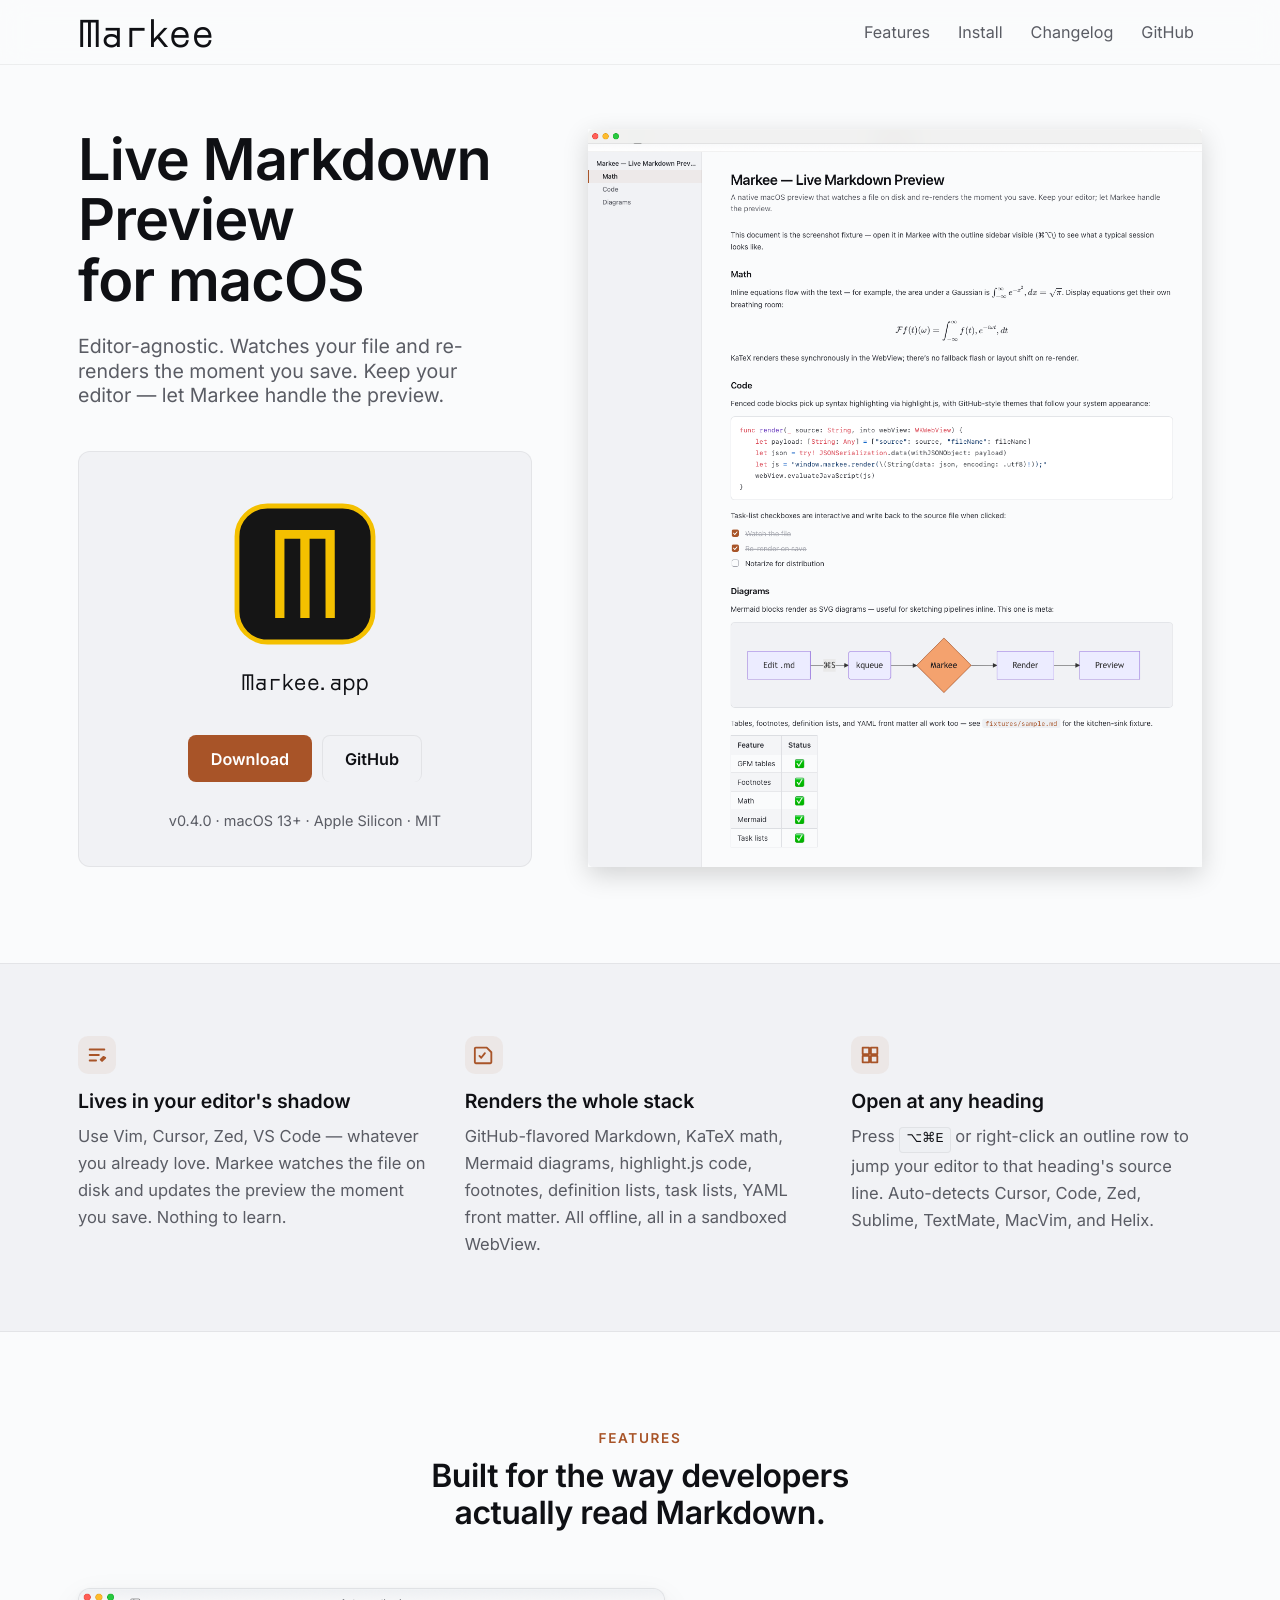
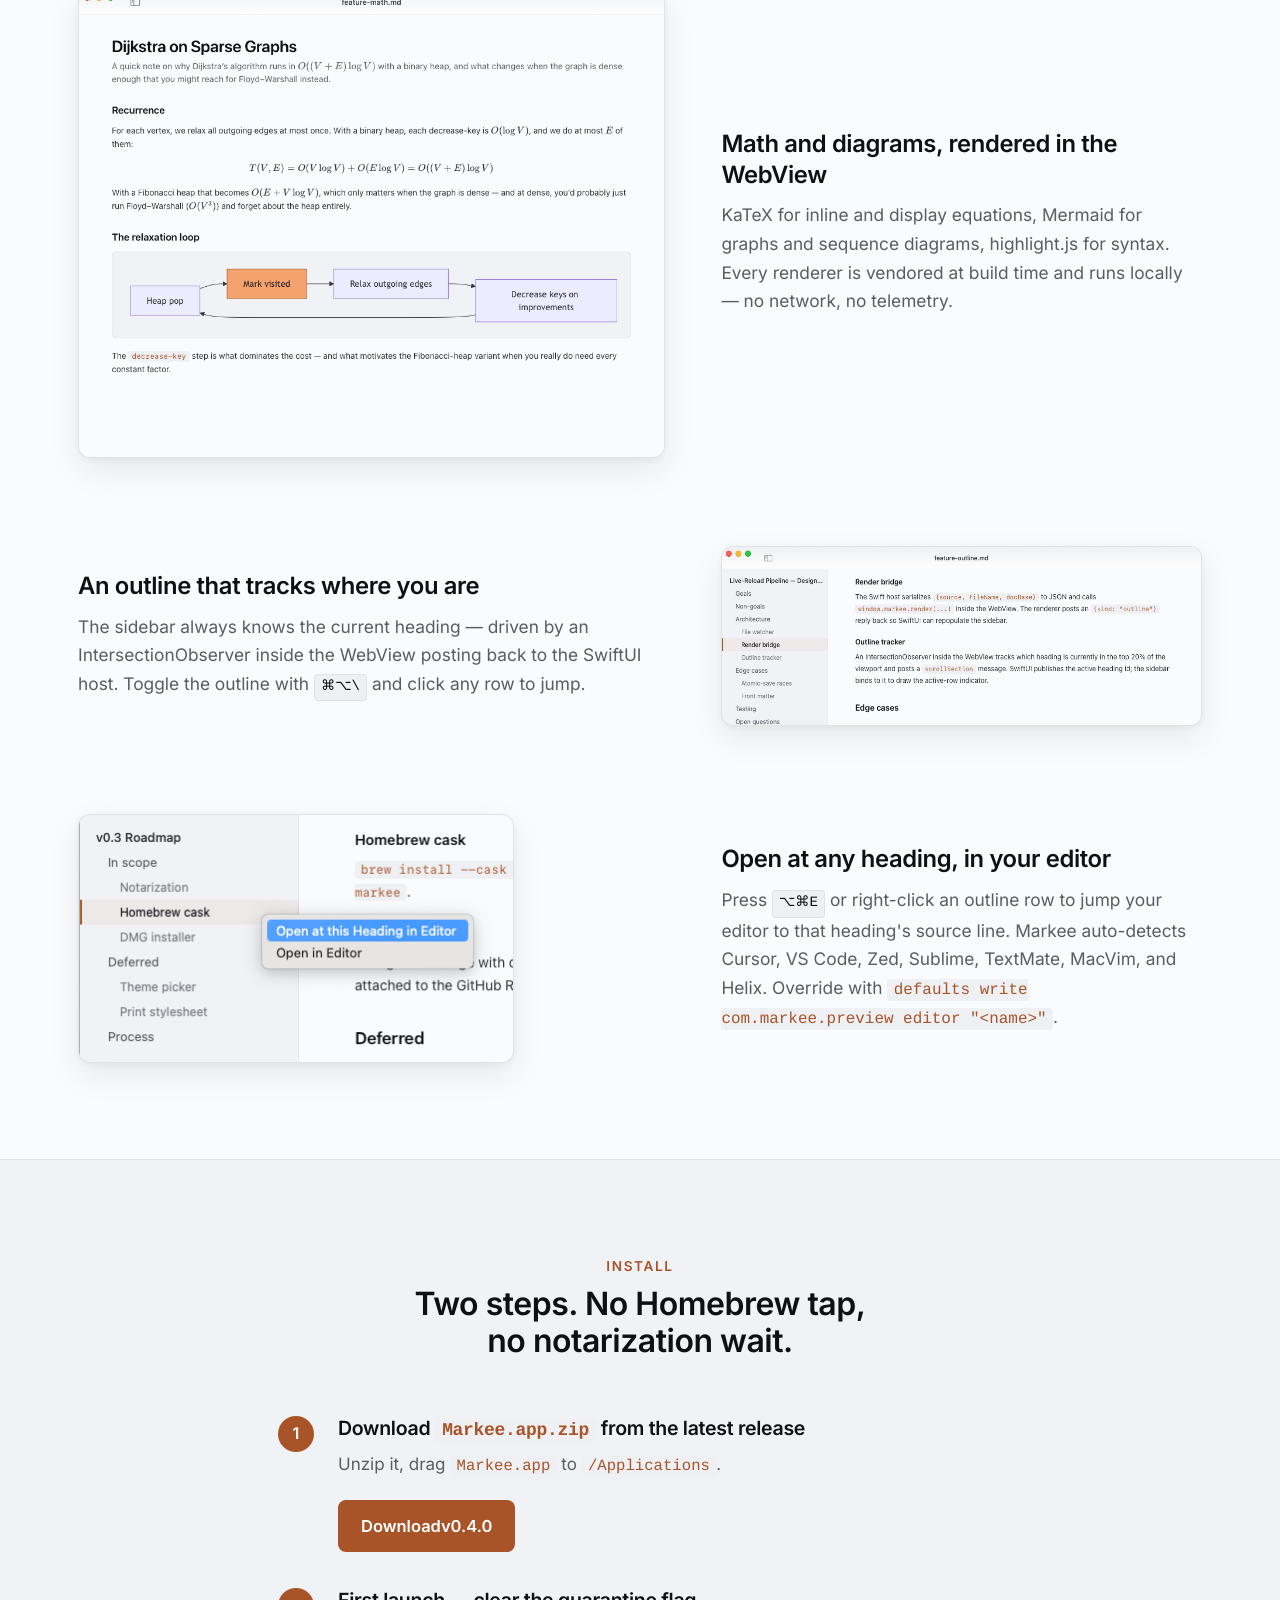
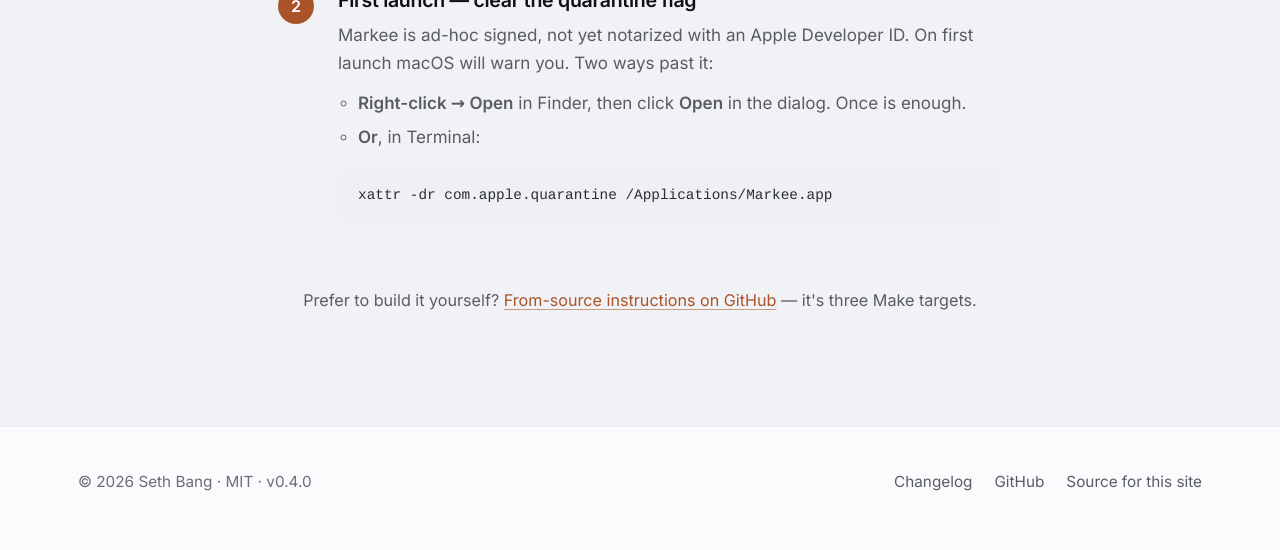
==== site/index.html @ 4098b517 "Read the landing-site version from the GitHub Releases API The version string was hardcoded in three" ====
<!doctype html>
<html lang="en">
<head>
  <meta charset="utf-8">
  <meta name="viewport" content="width=device-width, initial-scale=1">
  <title>Markee — Live Markdown Preview for macOS</title>
  <meta name="description" content="A native macOS Markdown preview app that watches a file on disk and re-renders the moment you save. Editor-agnostic.">

  <meta property="og:title" content="Markee — Live Markdown Preview for macOS">
  <meta property="og:description" content="Editor-agnostic. Watches your file and re-renders the moment you save.">
  <meta property="og:image" content="https://markee.sbang.dev/img/window-dark.png">
  <meta property="og:url" content="https://markee.sbang.dev">
  <meta name="twitter:card" content="summary_large_image">

  <link rel="icon" type="image/svg+xml" href="img/app-icon.svg">
  <link rel="stylesheet" href="style.css">
</head>
<body>

<header class="site-header">
  <div class="container site-header-row">
    <a href="/" class="brand" aria-label="Markee home">
      <span class="brand-name">Markee</span>
    </a>
    <nav class="site-nav">
      <a href="#features">Features</a>
      <a href="#install">Install</a>
      <a href="https://github.com/sethbang/markee/blob/main/CHANGELOG.md">Changelog</a>
      <a href="https://github.com/sethbang/markee">GitHub</a>
    </nav>
  </div>
</header>

<main>
  <section class="hero">
    <div class="container hero-row">
      <div class="hero-copy">
        <div class="hero-intro">
          <h1>Live&nbsp;Markdown<br>Preview for&nbsp;macOS</h1>
          <p class="hero-sub">
            Editor-agnostic. Watches your file and re-renders the moment you save.
            Keep your editor — let Markee handle the preview.
          </p>
        </div>
        <div class="hero-install">
          <div class="hero-install-brand">
            <img class="hero-install-icon" src="img/app-icon.svg" alt="" width="180" height="180">
            <p class="hero-install-name">Markee.app</p>
          </div>
          <div class="hero-install-ctas">
            <a class="btn btn-primary" href="https://github.com/sethbang/markee/releases/latest">Download</a>
            <a class="btn btn-ghost" href="https://github.com/sethbang/markee">GitHub</a>
          </div>
          <p class="hero-install-meta"><span class="js-version">v0.4.0</span> · macOS&nbsp;13+ · Apple&nbsp;Silicon · MIT</p>
        </div>
      </div>
      <div class="hero-art">
        <div class="hero-glow" aria-hidden="true"></div>
        <picture>
          <source media="(prefers-color-scheme: dark)" srcset="img/window-dark.png">
          <source media="(prefers-color-scheme: light)" srcset="img/window-light.png">
          <img src="img/window-light.png" alt="Markee window showing a Markdown file with outline sidebar, KaTeX equation, syntax-highlighted code, and a Mermaid diagram." width="1188" height="1428">
        </picture>
      </div>
    </div>
  </section>

  <section class="why">
    <div class="container">
      <div class="why-grid">

        <div class="why-card">
          <div class="why-glyph" aria-hidden="true">
            <svg viewBox="0 0 24 24" width="22" height="22" fill="none">
              <path d="M4 6h16M4 12h10M4 18h7" stroke="currentColor" stroke-width="2" stroke-linecap="round"/>
              <path d="M19 14l-3 3 1.5 1.5L21 15l-2-1z" stroke="currentColor" stroke-width="2" stroke-linejoin="round"/>
            </svg>
          </div>
          <h2>Lives in your editor's shadow</h2>
          <p>Use Vim, Cursor, Zed, VS Code — whatever you already love. Markee watches the file on disk and updates the preview the moment you save. Nothing to learn.</p>
        </div>

        <div class="why-card">
          <div class="why-glyph" aria-hidden="true">
            <svg viewBox="0 0 24 24" width="22" height="22" fill="none">
              <path d="M3 4h12l5 5v11a1 1 0 0 1-1 1H3a1 1 0 0 1-1-1V5a1 1 0 0 1 1-1z" stroke="currentColor" stroke-width="2" stroke-linejoin="round"/>
              <path d="M7 13l2 2 4-5" stroke="currentColor" stroke-width="2" stroke-linecap="round" stroke-linejoin="round"/>
            </svg>
          </div>
          <h2>Renders the whole stack</h2>
          <p>GitHub-flavored Markdown, KaTeX math, Mermaid diagrams, highlight.js code, footnotes, definition lists, task lists, YAML front matter. All offline, all in a sandboxed WebView.</p>
        </div>

        <div class="why-card">
          <div class="why-glyph" aria-hidden="true">
            <svg viewBox="0 0 24 24" width="22" height="22" fill="none">
              <path d="M4 4h7v7H4z M13 4h7v7h-7z M4 13h7v7H4z M13 13h7v7h-7z" stroke="currentColor" stroke-width="2" stroke-linejoin="round"/>
            </svg>
          </div>
          <h2>Open at any heading</h2>
          <p>Press <kbd>⌥⌘E</kbd> or right-click an outline row to jump your editor to that heading's source line. Auto-detects Cursor, Code, Zed, Sublime, TextMate, MacVim, and Helix.</p>
        </div>

      </div>
    </div>
  </section>

  <section id="features" class="features">
    <div class="container">

      <header class="section-header">
        <p class="kicker">Features</p>
        <h2>Built for the way developers actually read Markdown.</h2>
      </header>

      <div class="feature-row reveal">
        <figure class="feature-art">
          <picture>
            <source media="(prefers-color-scheme: dark)" srcset="img/feature-math-dark.png" width="1000" height="753">
            <source media="(prefers-color-scheme: light)" srcset="img/feature-math-light.png" width="1000" height="800">
            <img src="img/feature-math-light.png" alt="Zoomed view of Markee showing a KaTeX display equation next to a Mermaid diagram." width="1000" height="800">
          </picture>
        </figure>
        <div class="feature-copy">
          <h3>Math and diagrams, rendered in the WebView</h3>
          <p>KaTeX for inline and display equations, Mermaid for graphs and sequence diagrams, highlight.js for syntax. Every renderer is vendored at build time and runs locally — no network, no telemetry.</p>
        </div>
      </div>

      <div class="feature-row feature-row-reverse reveal">
        <figure class="feature-art">
          <picture>
            <source media="(prefers-color-scheme: dark)" srcset="img/feature-outline-dark.png" width="1000" height="367">
            <source media="(prefers-color-scheme: light)" srcset="img/feature-outline-light.png" width="993" height="347">
            <img src="img/feature-outline-light.png" alt="Zoomed view of Markee's outline sidebar with one heading row highlighted in accent orange." width="993" height="347">
          </picture>
        </figure>
        <div class="feature-copy">
          <h3>An outline that tracks where you are</h3>
          <p>The sidebar always knows the current heading — driven by an IntersectionObserver inside the WebView posting back to the SwiftUI host. Toggle the outline with <kbd>⌘⌥\</kbd> and click any row to jump.</p>
        </div>
      </div>

      <div class="feature-row reveal">
        <figure class="feature-art">
          <picture>
            <source media="(prefers-color-scheme: dark)" srcset="img/feature-editor-dark.png" width="480" height="372">
            <source media="(prefers-color-scheme: light)" srcset="img/feature-editor-light.png" width="436" height="248">
            <img src="img/feature-editor-light.png" alt="Right-click context menu on an outline row showing 'Open at this Heading in Editor' and 'Open in Editor' options." width="436" height="248">
          </picture>
        </figure>
        <div class="feature-copy">
          <h3>Open at any heading, in your editor</h3>
          <p>Press <kbd>⌥⌘E</kbd> or right-click an outline row to jump your editor to that heading's source line. Markee auto-detects Cursor, VS Code, Zed, Sublime, TextMate, MacVim, and Helix. Override with <code>defaults write com.markee.preview editor "&lt;name&gt;"</code>.</p>
        </div>
      </div>

    </div>
  </section>

  <section id="install" class="install">
    <div class="container install-wrap">

      <header class="section-header">
        <p class="kicker">Install</p>
        <h2>Two steps. No Homebrew tap, no notarization wait.</h2>
      </header>

      <ol class="install-steps reveal">
        <li>
          <div class="install-num">1</div>
          <div class="install-body">
            <h3>Download <code>Markee.app.zip</code> from the latest release</h3>
            <p>Unzip it, drag <code>Markee.app</code> to <code>/Applications</code>.</p>
            <a class="btn btn-primary" href="https://github.com/sethbang/markee/releases/latest">Download <span class="js-version">v0.4.0</span></a>
          </div>
        </li>
        <li>
          <div class="install-num">2</div>
          <div class="install-body">
            <h3>First launch — clear the quarantine flag</h3>
            <p>Markee is ad-hoc signed, not yet notarized with an Apple Developer ID. On first launch macOS will warn you. Two ways past it:</p>
            <ul class="install-options">
              <li><strong>Right-click → Open</strong> in Finder, then click <strong>Open</strong> in the dialog. Once is enough.</li>
              <li><strong>Or</strong>, in Terminal:</li>
            </ul>
            <pre><code>xattr -dr com.apple.quarantine /Applications/Markee.app</code></pre>
          </div>
        </li>
      </ol>

      <p class="install-source">
        Prefer to build it yourself? <a href="https://github.com/sethbang/markee#from-source">From-source instructions on GitHub</a> — it's three Make targets.
      </p>

    </div>
  </section>
</main>

<footer class="site-footer">
  <div class="container site-footer-row">
    <p class="footer-meta">
      © 2026 Seth Bang · MIT · <span class="js-version">v0.4.0</span>
    </p>
    <nav class="footer-nav">
      <a href="https://github.com/sethbang/markee/blob/main/CHANGELOG.md">Changelog</a>
      <a href="https://github.com/sethbang/markee">GitHub</a>
      <a href="https://github.com/sethbang/markee/tree/main/site">Source for this site</a>
    </nav>
  </div>
</footer>

<script src="script.js" defer></script>
</body>
</html>
---- site/style.css ----
/* ============================================================================
   markee.sbang.dev — Soft Modern landing page.
   Light + dark via prefers-color-scheme; tokens mirror the app's theme.css.
   ============================================================================ */

@font-face {
  font-family: "Inter";
  font-style: normal;
  font-weight: 400;
  font-display: swap;
  src: url("fonts/inter-400.woff2") format("woff2");
}
@font-face {
  font-family: "Inter";
  font-style: normal;
  font-weight: 600;
  font-display: swap;
  src: url("fonts/inter-600.woff2") format("woff2");
}
@font-face {
  font-family: "Orbit";
  font-style: normal;
  font-weight: 400;
  font-display: swap;
  src: url("fonts/orbit-400.woff2") format("woff2");
}

:root {
  color-scheme: light dark;

  /* Light tokens — match Resources/web/theme.css */
  --surface: #fafbfc;
  --surface-2: #f1f2f5;
  --surface-3: #eef0f3;
  --fg: #2b2d34;
  --fg-strong: #0f1014;
  --fg-muted: #5a5c64;
  --fg-dim: #6c6e75;
  --accent: #a85428;
  --on-accent: #ffffff;
  --accent-soft: rgba(168, 84, 40, 0.07);
  --accent-glow: rgba(168, 84, 40, 0.22);
  --hairline: rgba(0, 0, 0, 0.06);
  --shadow-card: 0 12px 32px rgba(15, 16, 20, 0.08), 0 2px 6px rgba(15, 16, 20, 0.04);

  --max-width: 1180px;
  --radius-card: 12px;
  --radius-button: 8px;
}

@media (prefers-color-scheme: dark) {
  :root {
    --surface: #1c1d22;
    --surface-2: #16171b;
    --surface-3: #26272d;
    --fg: #cfd1d8;
    --fg-strong: #f4f5f8;
    --fg-muted: #9ea0a8;
    --fg-dim: #8b8d96;
    --accent: #f3a26e;
    --on-accent: #151515;
    --accent-soft: rgba(243, 162, 110, 0.05);
    --accent-glow: rgba(243, 162, 110, 0.18);
    --hairline: rgba(255, 255, 255, 0.04);
    --shadow-card: 0 16px 40px rgba(0, 0, 0, 0.45), 0 2px 6px rgba(0, 0, 0, 0.3);
  }
}

* { box-sizing: border-box; }

html, body {
  margin: 0;
  padding: 0;
  background: var(--surface);
  color: var(--fg);
  font-family: "Inter", -apple-system, "SF Pro Text", system-ui, sans-serif;
  font-size: 17px;
  line-height: 1.65;
  -webkit-font-smoothing: antialiased;
  text-rendering: geometricPrecision;
}

img { max-width: 100%; height: auto; display: block; }

a {
  color: var(--accent);
  text-decoration: none;
  border-bottom: 1px solid transparent;
  transition: border-color 120ms ease;
}
a:hover { border-bottom-color: var(--accent); }

/* Body-text links need a non-color affordance (WCAG: don't rely on color
   alone to indicate links). Underline anchors that live inside flowing
   prose; nav / button / brand-mark anchors are explicitly opted out. */
p a, li a, dd a {
  text-decoration: underline;
  text-decoration-thickness: 1px;
  text-underline-offset: 3px;
  text-decoration-color: color-mix(in srgb, var(--accent) 55%, transparent);
}
p a:hover, li a:hover, dd a:hover {
  text-decoration-color: var(--accent);
}

code, pre {
  font-family: ui-monospace, "SF Mono", "JetBrains Mono", Menlo, monospace;
  font-size: 0.92em;
}
code {
  background: var(--surface-3);
  padding: 0.12em 0.4em;
  border-radius: 4px;
  color: var(--accent);
}
pre {
  background: var(--surface-3);
  padding: 16px 20px;
  border-radius: 10px;
  overflow-x: auto;
  line-height: 1.55;
}
pre code { background: transparent; padding: 0; color: var(--fg); }

h1, h2, h3 {
  font-weight: 600;
  letter-spacing: -0.015em;
  color: var(--fg-strong);
  margin: 0;
}
h1 { font-size: clamp(2.4rem, 4.5vw, 3.6rem); line-height: 1.05; }
h2 { font-size: clamp(1.6rem, 2.5vw, 2.1rem); line-height: 1.15; }
h3 { font-size: 1.15rem; line-height: 1.3; }

.container {
  max-width: var(--max-width);
  margin: 0 auto;
  padding: 0 28px;
}

.section { padding: 88px 0; }
@media (max-width: 768px) {
  .section { padding: 56px 0; }
}

/* ---- Site header --------------------------------------------------------- */
.site-header {
  position: sticky;
  top: 0;
  z-index: 50;
  background: color-mix(in srgb, var(--surface) 78%, transparent);
  backdrop-filter: saturate(180%) blur(14px);
  -webkit-backdrop-filter: saturate(180%) blur(14px);
  border-bottom: 1px solid var(--hairline);
}

.site-header-row {
  display: flex;
  align-items: center;
  justify-content: space-between;
  height: 64px;
}

.brand {
  display: inline-flex;
  align-items: center;
  gap: 10px;
  color: var(--accent);
  border-bottom: none;
  min-height: 44px;
  padding: 4px 0;
}
.brand-name {
  font-family: "Orbit", -apple-system, system-ui, sans-serif;
  font-weight: 500;
  font-size: 2.25rem;
  color: var(--fg-strong);
  letter-spacing: -0.005em;
  line-height: 1;
}

.site-nav {
  display: flex;
  gap: 12px;
}
.site-nav a {
  color: var(--fg-muted);
  font-size: 0.95rem;
  font-weight: 500;
  border-bottom: none;
  padding: 10px 8px;
  display: inline-flex;
  align-items: center;
  min-height: 44px;
}
.site-nav a:hover { color: var(--fg-strong); }

@media (max-width: 540px) {
  .site-nav a:nth-child(3) { display: none; } /* hide "Changelog" link on phone widths */
  .site-nav { gap: 4px; }
  .site-nav a { padding: 10px 6px; }

  .hero-install-icon { width: 140px; height: 140px; }
  .hero-install-name { font-size: 1.15rem; }

  pre { font-size: 0.78rem; padding: 14px 16px; }

  .install-steps > li { gap: 14px; }
}

/* ---- Hero ---------------------------------------------------------------- */
.hero { padding: 64px 0 96px; }

.hero-row {
  display: grid;
  grid-template-columns: minmax(0, 0.85fr) minmax(0, 1.15fr);
  gap: 56px;
  align-items: stretch;
}

@media (max-width: 960px) {
  .hero-row {
    grid-template-columns: 1fr;
    gap: 40px;
  }
  /* Stacked hero: constrain the copy column to the install card's width and
     center it, so tablet widths get the same tidy block as phones instead of
     a left-stranded card with dead space beside it. */
  .hero-copy {
    max-width: 460px;
    margin-inline: auto;
    width: 100%;
  }
  .hero-install { margin-top: 0; }
}

.hero-copy {
  display: flex;
  flex-direction: column;
  gap: 36px;
}

.hero-intro h1 { margin-bottom: 24px; }
.hero-sub {
  font-size: 1.15rem;
  line-height: 1.25;
  color: var(--fg-muted);
  margin: 0;
  max-width: 32ch;
}
.hero-ctas { display: flex; gap: 12px; margin-bottom: 24px; flex-wrap: wrap; }

/* Install card — natural compact size; the parent .hero-copy centers it
   vertically so the column-match still works without forcing dead space
   inside the card. icon → CTAs → version/meta, all centered. */
.hero-install {
  margin-top: auto;
  display: flex;
  flex-direction: column;
  align-items: center;
  justify-content: center;
  text-align: center;
  gap: 28px;
  padding: 32px 28px;
  background: var(--surface-2);
  border: 1px solid var(--hairline);
  border-radius: var(--radius-card);
  max-width: 460px;
}
.hero-install-brand {
  display: flex;
  flex-direction: column;
  align-items: center;
  gap: 6px;
  padding-bottom: 15px;
}
.hero-install-icon {
  display: block;
  border-radius: 28px;
}
.hero-install-name {
  font-family: "Orbit", -apple-system, system-ui, sans-serif;
  font-size: 1.3rem;
  color: var(--fg-strong);
  margin: 0;
  letter-spacing: -0.005em;
  line-height: 1;
}
.hero-install-ctas { display: flex; gap: 10px; flex-wrap: wrap; justify-content: center; }
.hero-install-ctas .btn {
  padding: 10px 22px;
  font-size: 0.95rem;
}
.hero-install-meta {
  font-size: 0.85rem;
  color: var(--fg-muted);
  margin: 0;
}

.btn {
  display: inline-flex;
  align-items: center;
  padding: 12px 22px;
  border-radius: var(--radius-button);
  font-weight: 600;
  font-size: 0.97rem;
  border: 1px solid transparent;
  border-bottom: none;
  transition: transform 100ms ease, background 120ms ease, border-color 120ms ease;
}
.btn:hover { transform: translateY(-1px); }
.btn-primary {
  background: var(--accent);
  color: var(--on-accent);
}
.btn-primary:hover { background: color-mix(in srgb, var(--accent) 88%, #000 12%); }

.btn-ghost {
  background: transparent;
  color: var(--fg-strong);
  border-color: var(--hairline);
}
.btn-ghost:hover { border-color: var(--fg-muted); }

.hero-art { position: relative; }
/* The hero screenshots are captured with ⌘⇧4 → Space → window, which bakes
   the macOS window shadow into the PNG itself (the transparent margin around
   the visible window carries it). Don't overlay our own border-radius,
   border, or heavy shadow — they clip into the captured shadow and create
   the asymmetric halo. A very subtle additive shadow is all that's needed
   to seat the image against the surface. */
.hero-art picture, .hero-art img {
  border: none;
  border-radius: 0;
  box-shadow: 0 8px 24px rgba(0, 0, 0, 0.16);
  background: transparent;
}
.hero-glow {
  position: absolute;
  inset: 6% 4% 4% 4%;
  background: radial-gradient(55% 45% at 50% 55%, var(--accent-glow), transparent 72%);
  filter: blur(36px);
  z-index: -1;
  pointer-events: none;
  opacity: 0.55;
}

/* ---- Why Markee band ----------------------------------------------------- */
.why {
  padding: 72px 0;
  background: var(--surface-2);
  border-top: 1px solid var(--hairline);
  border-bottom: 1px solid var(--hairline);
}

.why-grid {
  display: grid;
  grid-template-columns: repeat(3, 1fr);
  gap: 36px;
}
@media (max-width: 880px) {
  .why-grid { grid-template-columns: 1fr; gap: 28px; }
}

.why-card h2 {
  font-size: 1.15rem;
  line-height: 1.3;
  margin: 14px 0 8px;
  letter-spacing: -0.005em;
}
.why-card p {
  color: var(--fg-muted);
  font-size: 0.97rem;
  line-height: 1.65;
  margin: 0;
}

.why-glyph {
  display: inline-flex;
  align-items: center;
  justify-content: center;
  width: 38px; height: 38px;
  border-radius: 10px;
  background: var(--accent-soft);
  color: var(--accent);
}

kbd {
  display: inline-block;
  padding: 1px 6px;
  font-family: ui-monospace, "SF Mono", monospace;
  font-size: 0.82em;
  background: var(--surface-3);
  border: 1px solid var(--hairline);
  border-radius: 4px;
  color: var(--fg-strong);
}

/* ---- Section header ------------------------------------------------------ */
.section-header { text-align: center; margin-bottom: 56px; }
.section-header h2 { max-width: 22ch; margin: 8px auto 0; }
.kicker {
  font-size: 0.8rem;
  font-weight: 600;
  letter-spacing: 0.12em;
  text-transform: uppercase;
  color: var(--accent);
  margin: 0;
}

/* ---- Feature gallery ----------------------------------------------------- */
.features { padding: 96px 0; }

.feature-row {
  display: grid;
  grid-template-columns: minmax(0, 1.1fr) minmax(0, 0.9fr);
  gap: 56px;
  align-items: center;
  margin-bottom: 88px;
}
.feature-row:last-child { margin-bottom: 0; }

.feature-row-reverse .feature-art { order: 2; }
.feature-row-reverse .feature-copy { order: 1; }

@media (max-width: 880px) {
  .feature-row, .feature-row-reverse {
    grid-template-columns: 1fr;
    gap: 24px;
    margin-bottom: 56px;
  }
  .feature-row-reverse .feature-art,
  .feature-row-reverse .feature-copy { order: initial; }
}

.feature-art { margin: 0; }
.feature-art img {
  border-radius: var(--radius-card);
  box-shadow: var(--shadow-card);
  border: 1px solid var(--hairline);
  background: var(--surface-3);
  min-height: 180px;
}

.feature-copy h3 { font-size: 1.4rem; margin-bottom: 12px; }
.feature-copy p {
  color: var(--fg-muted);
  font-size: 1.02rem;
  line-height: 1.65;
  margin: 0;
}

/* ---- Install ------------------------------------------------------------- */
.install {
  background: var(--surface-2);
  padding: 96px 0;
  border-top: 1px solid var(--hairline);
}
.install-wrap { max-width: 780px; margin: 0 auto; }

.install-steps {
  list-style: none;
  padding: 0;
  margin: 0;
  display: flex;
  flex-direction: column;
  gap: 36px;
}
.install-steps > li {
  display: grid;
  grid-template-columns: auto minmax(0, 1fr);
  gap: 24px;
  align-items: start;
}

.install-body { min-width: 0; }

.install-num {
  width: 36px; height: 36px;
  border-radius: 50%;
  background: var(--accent);
  color: #fff;
  display: inline-flex;
  align-items: center;
  justify-content: center;
  font-weight: 600;
  font-size: 0.95rem;
}

.install-body h3 { font-size: 1.15rem; margin-bottom: 8px; }
.install-body p { color: var(--fg-muted); margin: 0 0 12px; }
.install-body .btn { margin-top: 8px; }

.install-options {
  margin: 0 0 12px;
  padding-left: 20px;
  color: var(--fg-muted);
}
.install-options li { margin: 6px 0; }

.install-source {
  margin-top: 48px;
  text-align: center;
  color: var(--fg-muted);
  font-size: 0.95rem;
}

/* ---- Footer -------------------------------------------------------------- */
.site-footer {
  padding: 32px 0 48px;
  border-top: 1px solid var(--hairline);
  font-size: 0.9rem;
  color: var(--fg-dim);
}
.site-footer-row {
  display: flex;
  justify-content: space-between;
  align-items: center;
  gap: 16px;
  flex-wrap: wrap;
}
.footer-meta { margin: 0; }
.footer-nav { display: flex; flex-wrap: wrap; gap: 8px 22px; }
.footer-nav a {
  color: var(--fg-muted);
  border-bottom: none;
  padding: 10px 0;
  display: inline-flex;
  align-items: center;
  min-height: 44px;
}
.footer-nav a:hover { color: var(--fg-strong); }

/* ---- Reveal-on-scroll ---------------------------------------------------- */
/* Default state is visible — JS adds .reveal-armed to opt into the animation,
   then .is-visible on intersect. If JS fails or stalls, content stays shown. */
.reveal.reveal-armed {
  opacity: 0;
  transform: translateY(12px);
  transition: opacity 500ms ease, transform 500ms ease;
}
.reveal.reveal-armed.is-visible {
  opacity: 1;
  transform: none;
}

/* Respect users who don't want motion. */
@media (prefers-reduced-motion: reduce) {
  .reveal.reveal-armed { opacity: 1; transform: none; transition: none; }
}
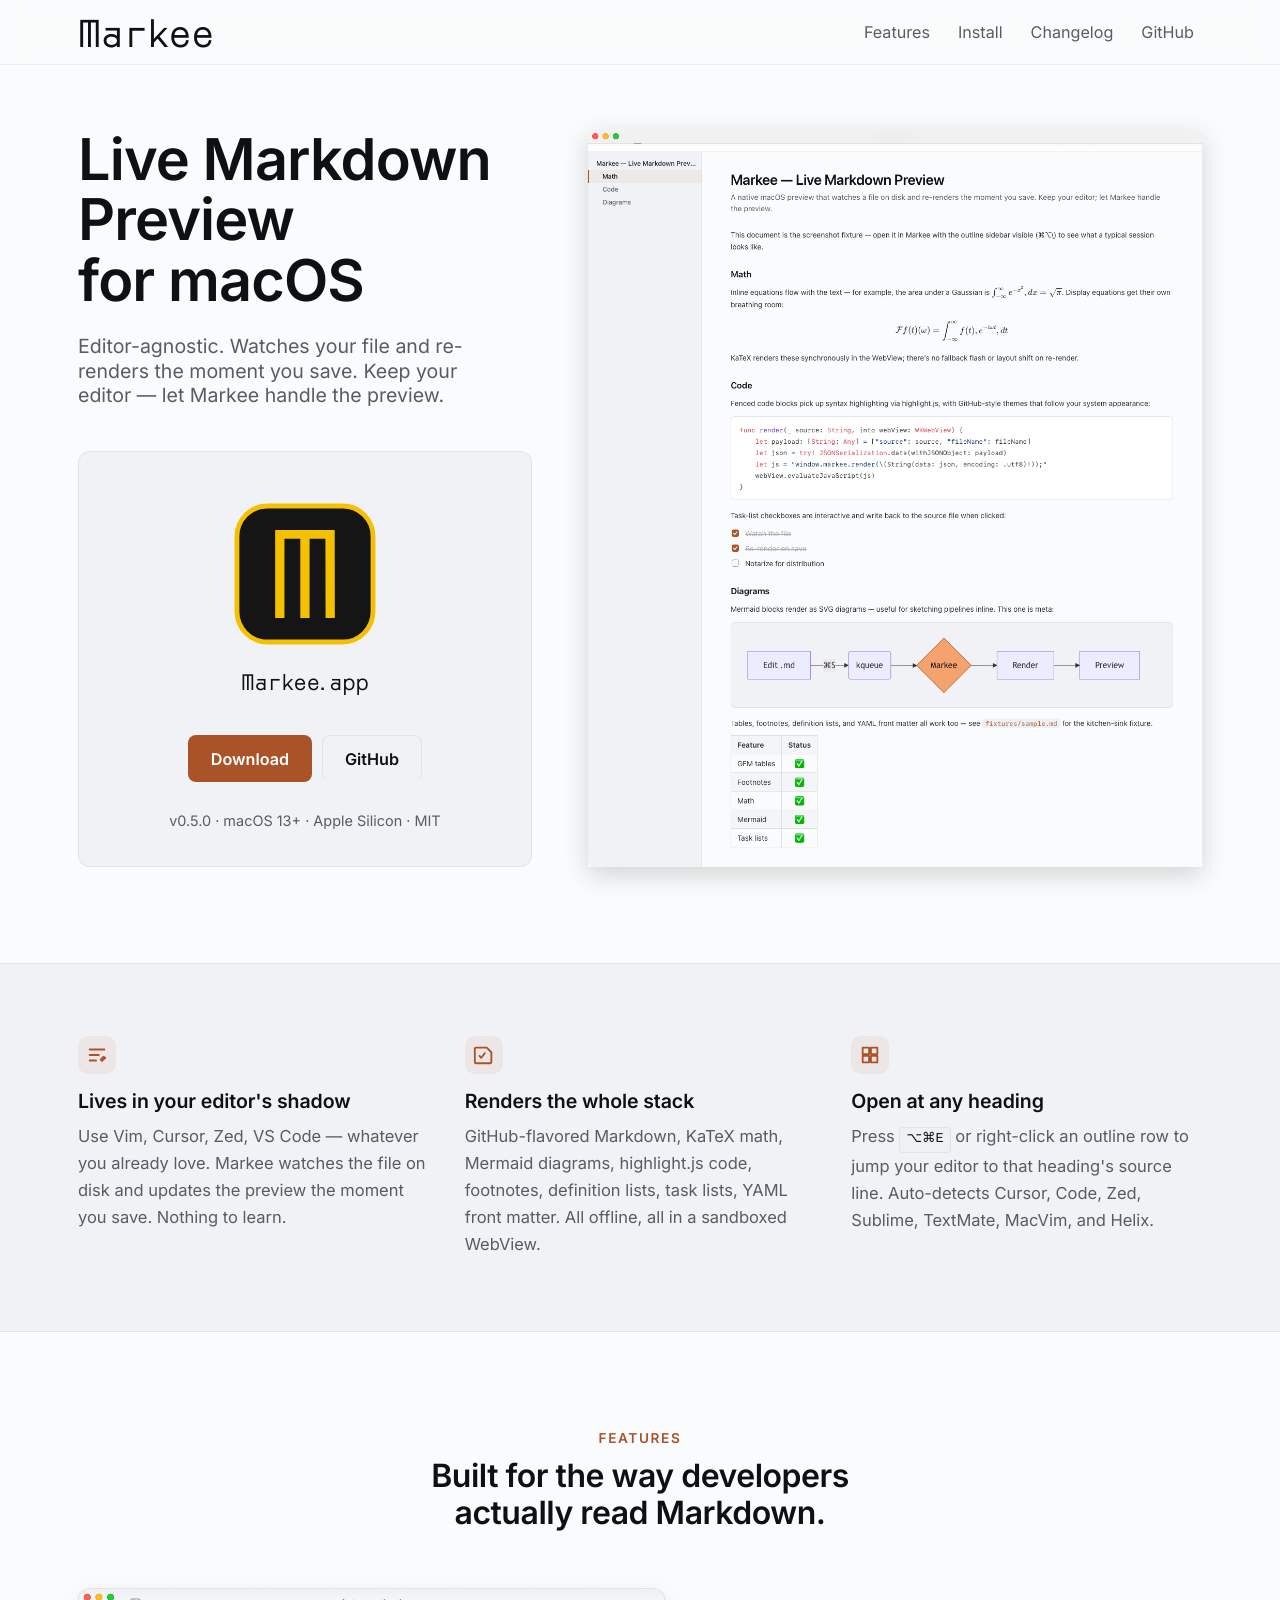
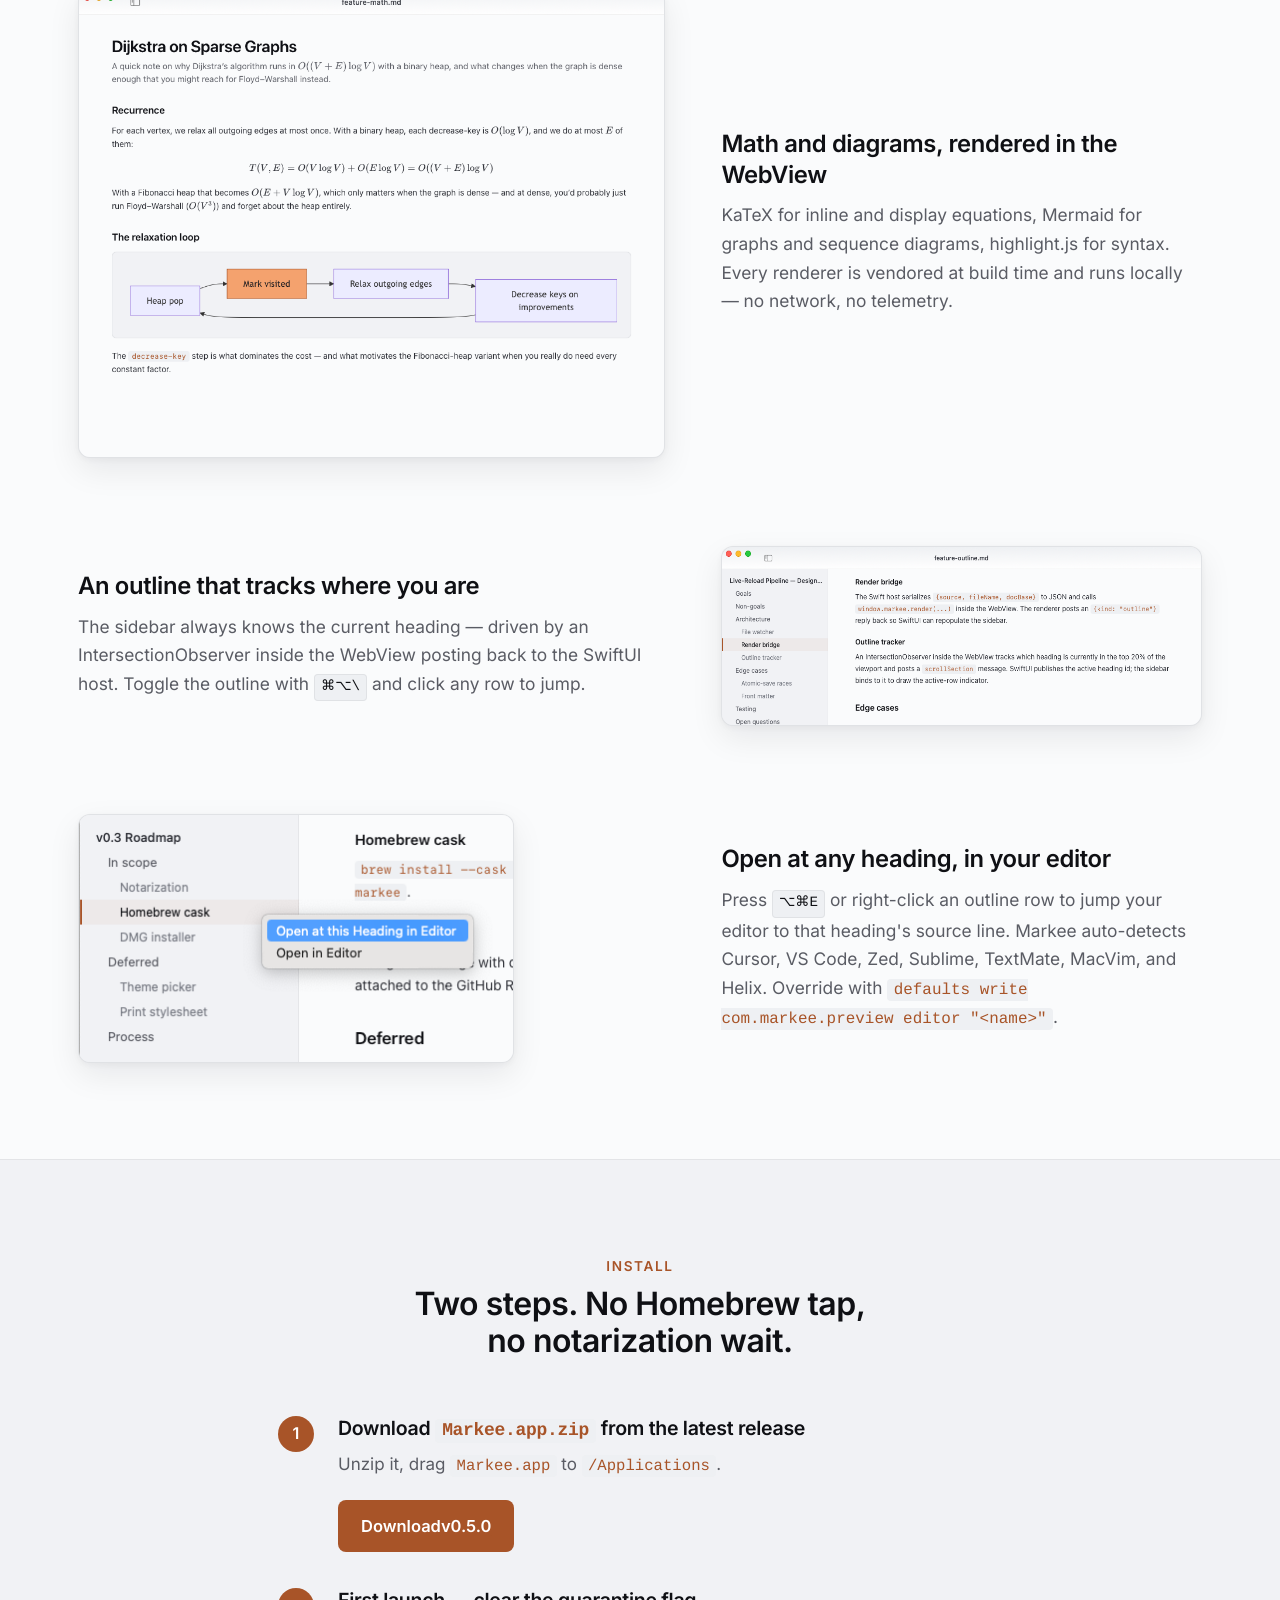
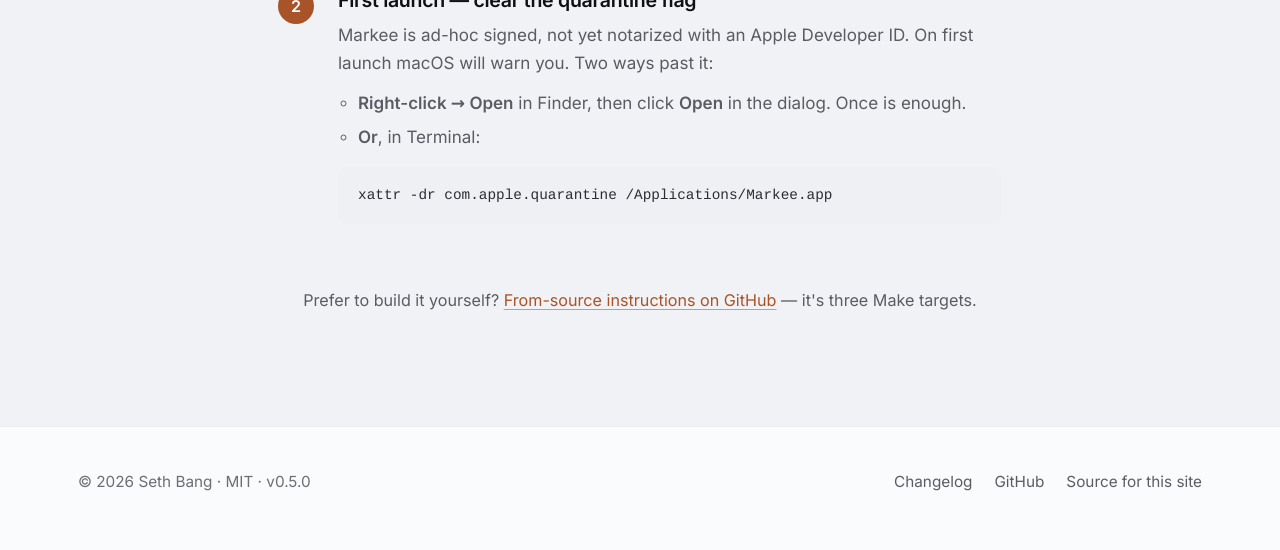
==== commit 5495a576: "Bump version to 0.5.0 Info.plist CFBundleShortVersionString 0.4.0 -> 0.5.0, CFBundleVersion 4 -> 5. " ====
--- a/site/index.html
+++ b/site/index.html
@@ -51,7 +51,7 @@
             <a class="btn btn-primary" href="https://github.com/sethbang/markee/releases/latest">Download</a>
             <a class="btn btn-ghost" href="https://github.com/sethbang/markee">GitHub</a>
           </div>
-          <p class="hero-install-meta"><span class="js-version">v0.4.0</span> · macOS&nbsp;13+ · Apple&nbsp;Silicon · MIT</p>
+          <p class="hero-install-meta"><span class="js-version">v0.5.0</span> · macOS&nbsp;13+ · Apple&nbsp;Silicon · MIT</p>
         </div>
       </div>
       <div class="hero-art">
@@ -172,7 +172,7 @@
           <div class="install-body">
             <h3>Download <code>Markee.app.zip</code> from the latest release</h3>
             <p>Unzip it, drag <code>Markee.app</code> to <code>/Applications</code>.</p>
-            <a class="btn btn-primary" href="https://github.com/sethbang/markee/releases/latest">Download <span class="js-version">v0.4.0</span></a>
+            <a class="btn btn-primary" href="https://github.com/sethbang/markee/releases/latest">Download <span class="js-version">v0.5.0</span></a>
           </div>
         </li>
         <li>
@@ -200,7 +200,7 @@
 <footer class="site-footer">
   <div class="container site-footer-row">
     <p class="footer-meta">
-      © 2026 Seth Bang · MIT · <span class="js-version">v0.4.0</span>
+      © 2026 Seth Bang · MIT · <span class="js-version">v0.5.0</span>
     </p>
     <nav class="footer-nav">
       <a href="https://github.com/sethbang/markee/blob/main/CHANGELOG.md">Changelog</a>
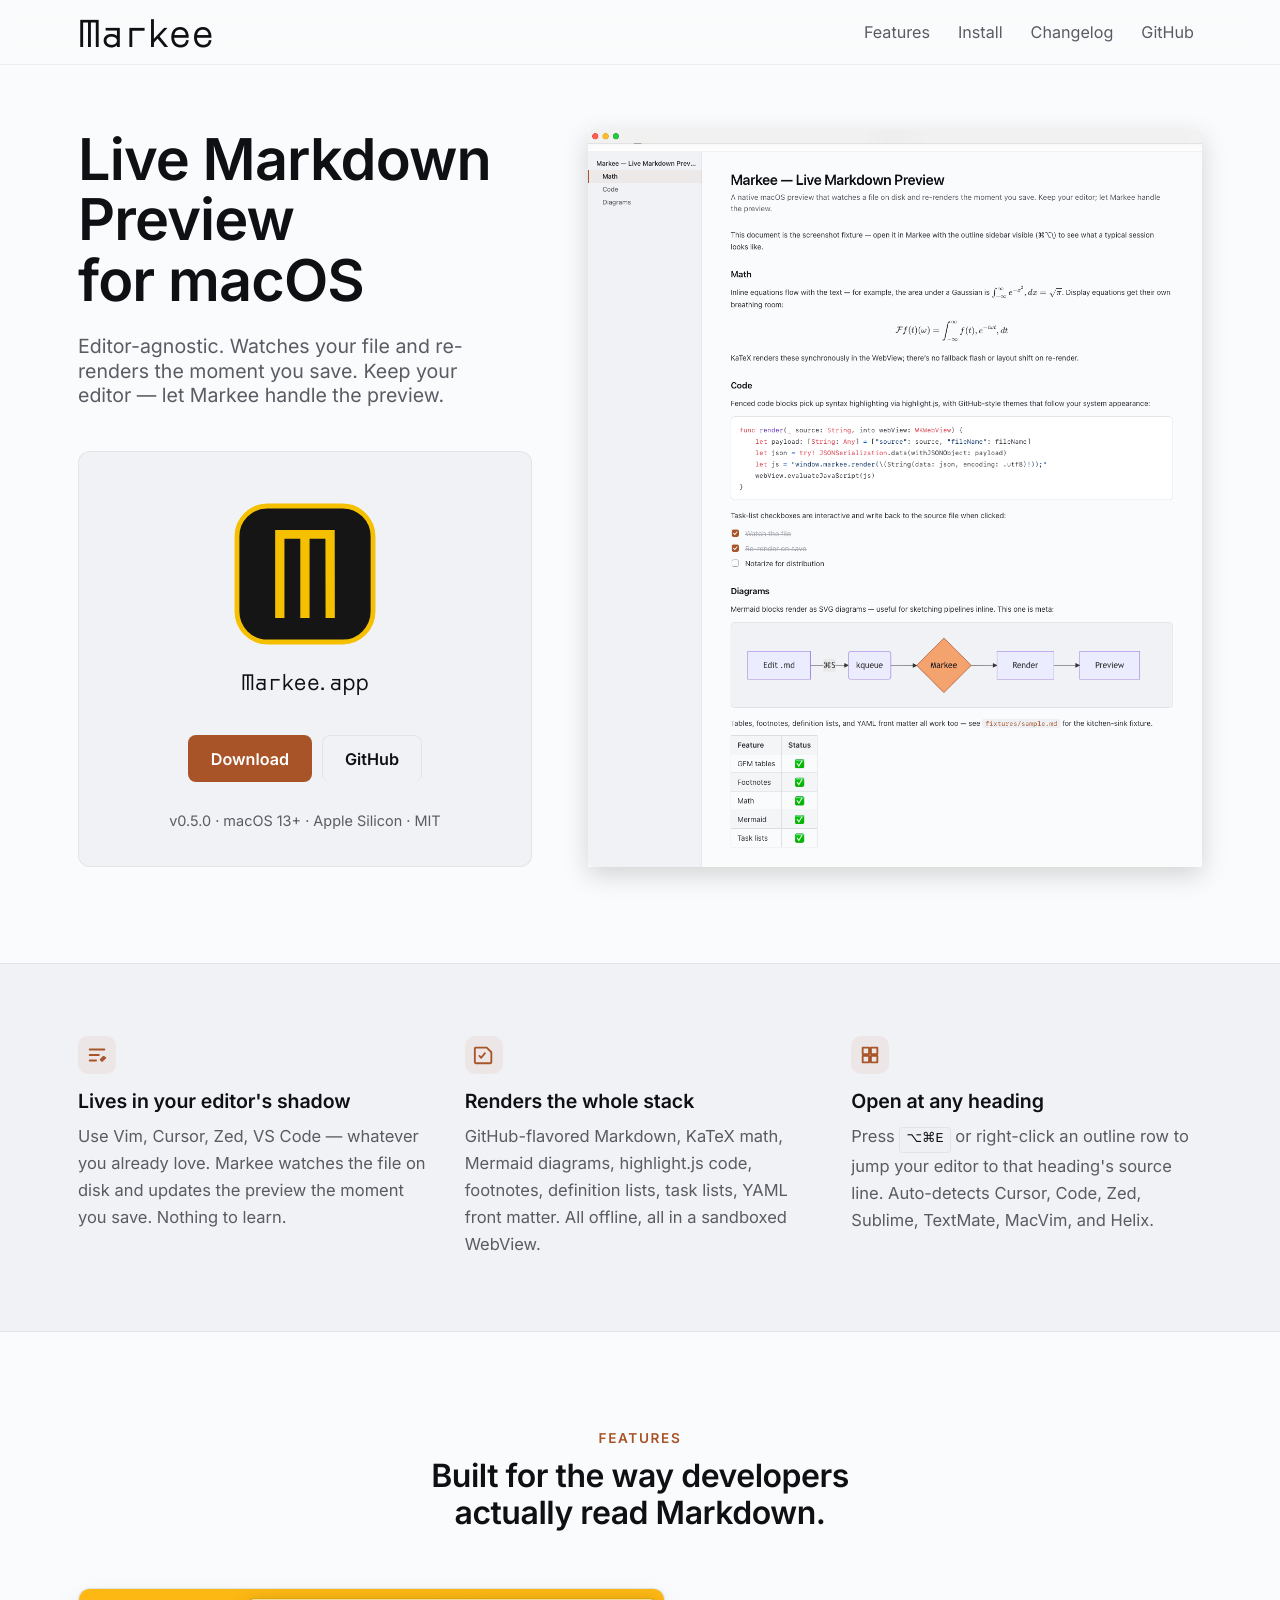
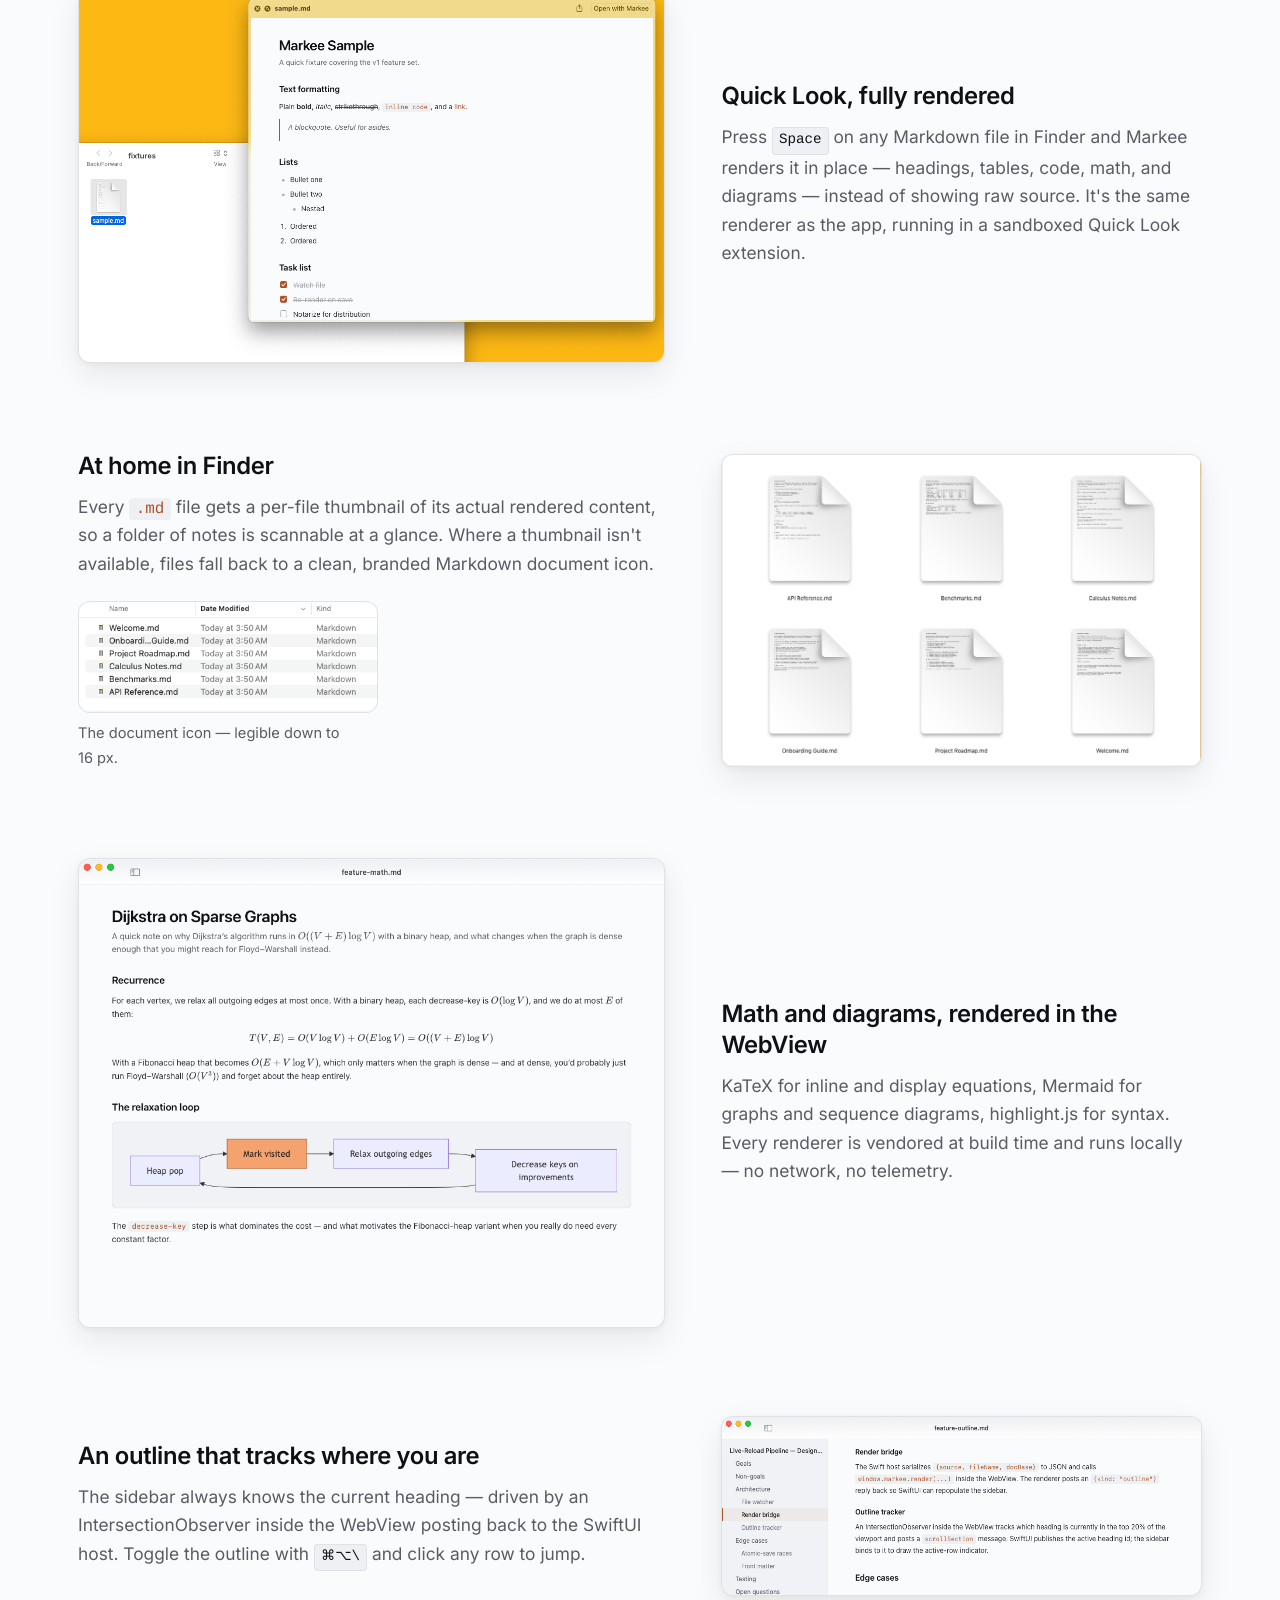
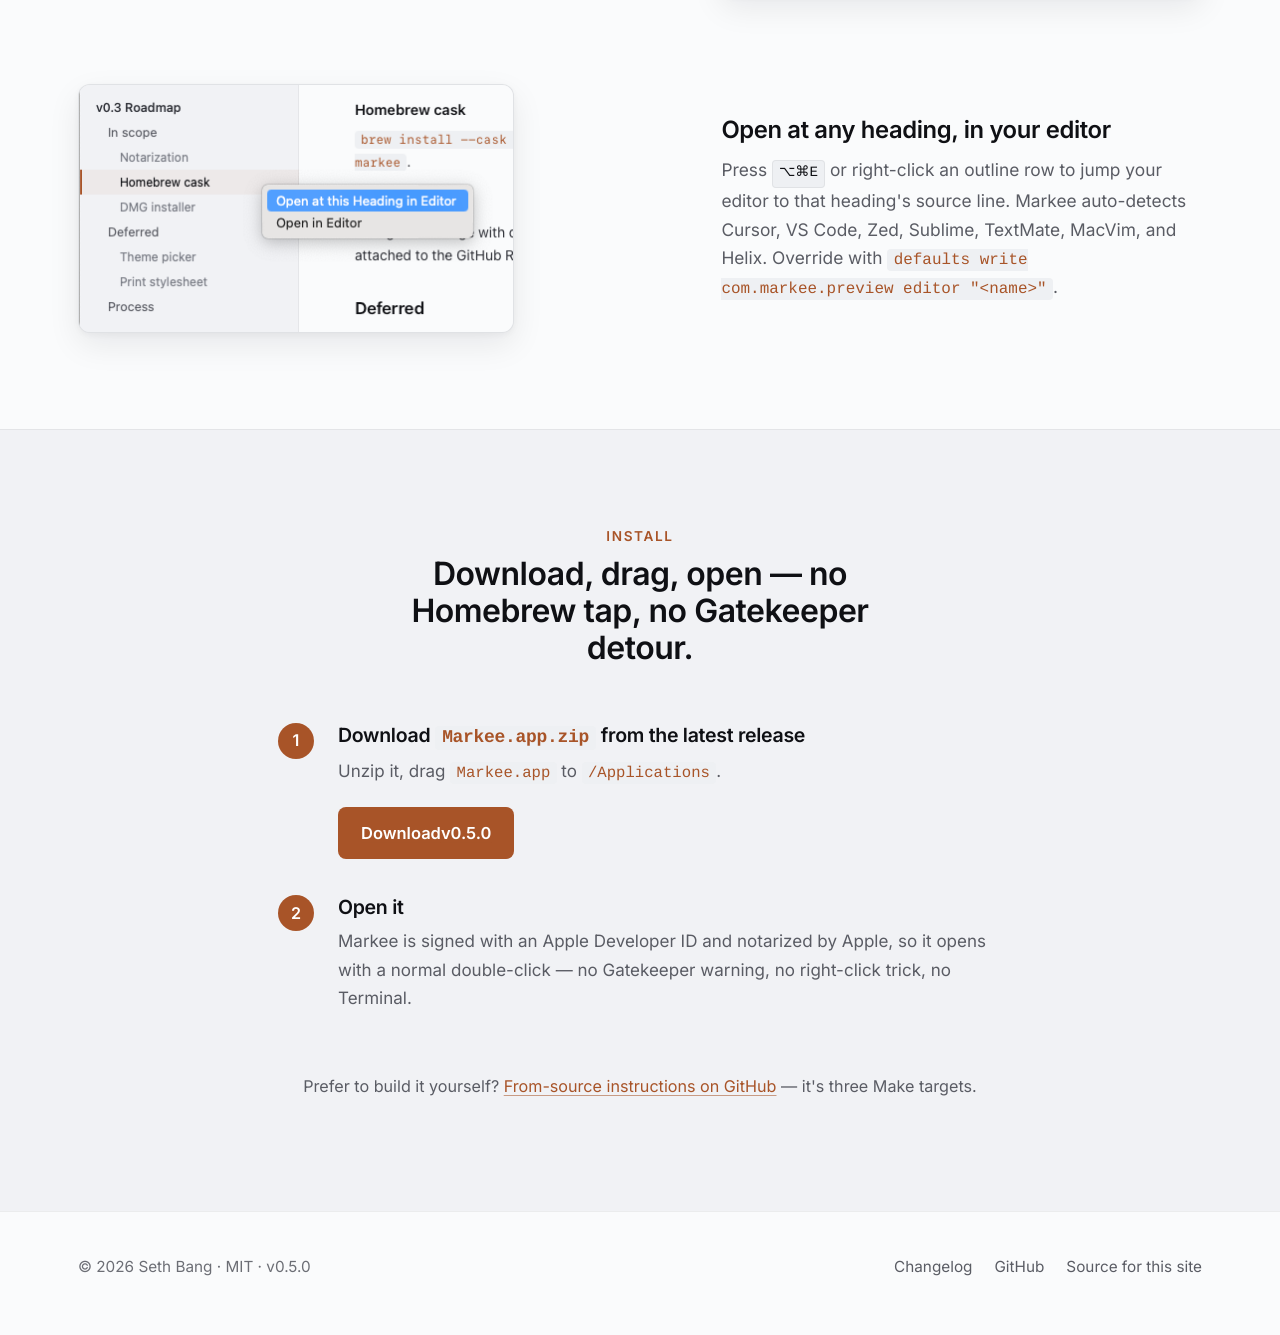
==== commit 174555ff: "Update landing site for the Finder-integration features Add Quick Look preview and Finder thumbnail/" ====
--- a/site/index.html
+++ b/site/index.html
@@ -116,6 +116,42 @@
       <div class="feature-row reveal">
         <figure class="feature-art">
           <picture>
+            <source media="(prefers-color-scheme: dark)" srcset="img/preview-dark.png" width="1170" height="746">
+            <source media="(prefers-color-scheme: light)" srcset="img/preview-light.png" width="1164" height="742">
+            <img src="img/preview-light.png" alt="A macOS Quick Look window showing a Markdown file rendered by Markee — headings, text, and code — instead of raw source." width="1164" height="742">
+          </picture>
+        </figure>
+        <div class="feature-copy">
+          <h3>Quick Look, fully rendered</h3>
+          <p>Press <kbd>Space</kbd> on any Markdown file in Finder and Markee renders it in place — headings, tables, code, math, and diagrams — instead of showing raw source. It's the same renderer as the app, running in a sandboxed Quick Look extension.</p>
+        </div>
+      </div>
+
+      <div class="feature-row feature-row-reverse reveal">
+        <figure class="feature-art">
+          <picture>
+            <source media="(prefers-color-scheme: dark)" srcset="img/thumbnails-dark.png" width="1078" height="697">
+            <source media="(prefers-color-scheme: light)" srcset="img/thumbnails-light.png" width="1080" height="701">
+            <img src="img/thumbnails-light.png" alt="A Finder window in icon view showing several Markdown files, each with a per-file thumbnail of its rendered content." width="1080" height="701">
+          </picture>
+        </figure>
+        <div class="feature-copy">
+          <h3>At home in Finder</h3>
+          <p>Every <code>.md</code> file gets a per-file thumbnail of its actual rendered content, so a folder of notes is scannable at a glance. Where a thumbnail isn't available, files fall back to a clean, branded Markdown document icon.</p>
+          <figure class="feature-inline">
+            <picture>
+              <source media="(prefers-color-scheme: dark)" srcset="img/icon-dark.png" width="456" height="173">
+              <source media="(prefers-color-scheme: light)" srcset="img/icon-light.png" width="466" height="172">
+              <img src="img/icon-light.png" alt="The Markee Markdown document icon shown at small size — a white page carrying the Markee M mark." width="466" height="172">
+            </picture>
+            <figcaption>The document icon — legible down to 16&nbsp;px.</figcaption>
+          </figure>
+        </div>
+      </div>
+
+      <div class="feature-row reveal">
+        <figure class="feature-art">
+          <picture>
             <source media="(prefers-color-scheme: dark)" srcset="img/feature-math-dark.png" width="1000" height="753">
             <source media="(prefers-color-scheme: light)" srcset="img/feature-math-light.png" width="1000" height="800">
             <img src="img/feature-math-light.png" alt="Zoomed view of Markee showing a KaTeX display equation next to a Mermaid diagram." width="1000" height="800">
@@ -163,7 +199,7 @@
 
       <header class="section-header">
         <p class="kicker">Install</p>
-        <h2>Two steps. No Homebrew tap, no notarization wait.</h2>
+        <h2>Download, drag, open — no Homebrew tap, no Gatekeeper detour.</h2>
       </header>
 
       <ol class="install-steps reveal">
@@ -178,13 +214,8 @@
         <li>
           <div class="install-num">2</div>
           <div class="install-body">
-            <h3>First launch — clear the quarantine flag</h3>
-            <p>Markee is ad-hoc signed, not yet notarized with an Apple Developer ID. On first launch macOS will warn you. Two ways past it:</p>
-            <ul class="install-options">
-              <li><strong>Right-click → Open</strong> in Finder, then click <strong>Open</strong> in the dialog. Once is enough.</li>
-              <li><strong>Or</strong>, in Terminal:</li>
-            </ul>
-            <pre><code>xattr -dr com.apple.quarantine /Applications/Markee.app</code></pre>
+            <h3>Open it</h3>
+            <p>Markee is signed with an Apple Developer ID and notarized by Apple, so it opens with a normal double-click — no Gatekeeper warning, no right-click trick, no Terminal.</p>
           </div>
         </li>
       </ol>
--- a/site/style.css
+++ b/site/style.css
@@ -450,6 +450,23 @@
   margin: 0;
 }
 
+.feature-inline {
+  margin: 22px 0 0;
+  max-width: 300px;
+}
+.feature-inline img {
+  width: 100%;
+  height: auto;
+  border-radius: var(--radius-card);
+  border: 1px solid var(--hairline);
+  background: var(--surface-3);
+}
+.feature-inline figcaption {
+  margin-top: 8px;
+  font-size: 0.86rem;
+  color: var(--fg-muted);
+}
+
 /* ---- Install ------------------------------------------------------------- */
 .install {
   background: var(--surface-2);
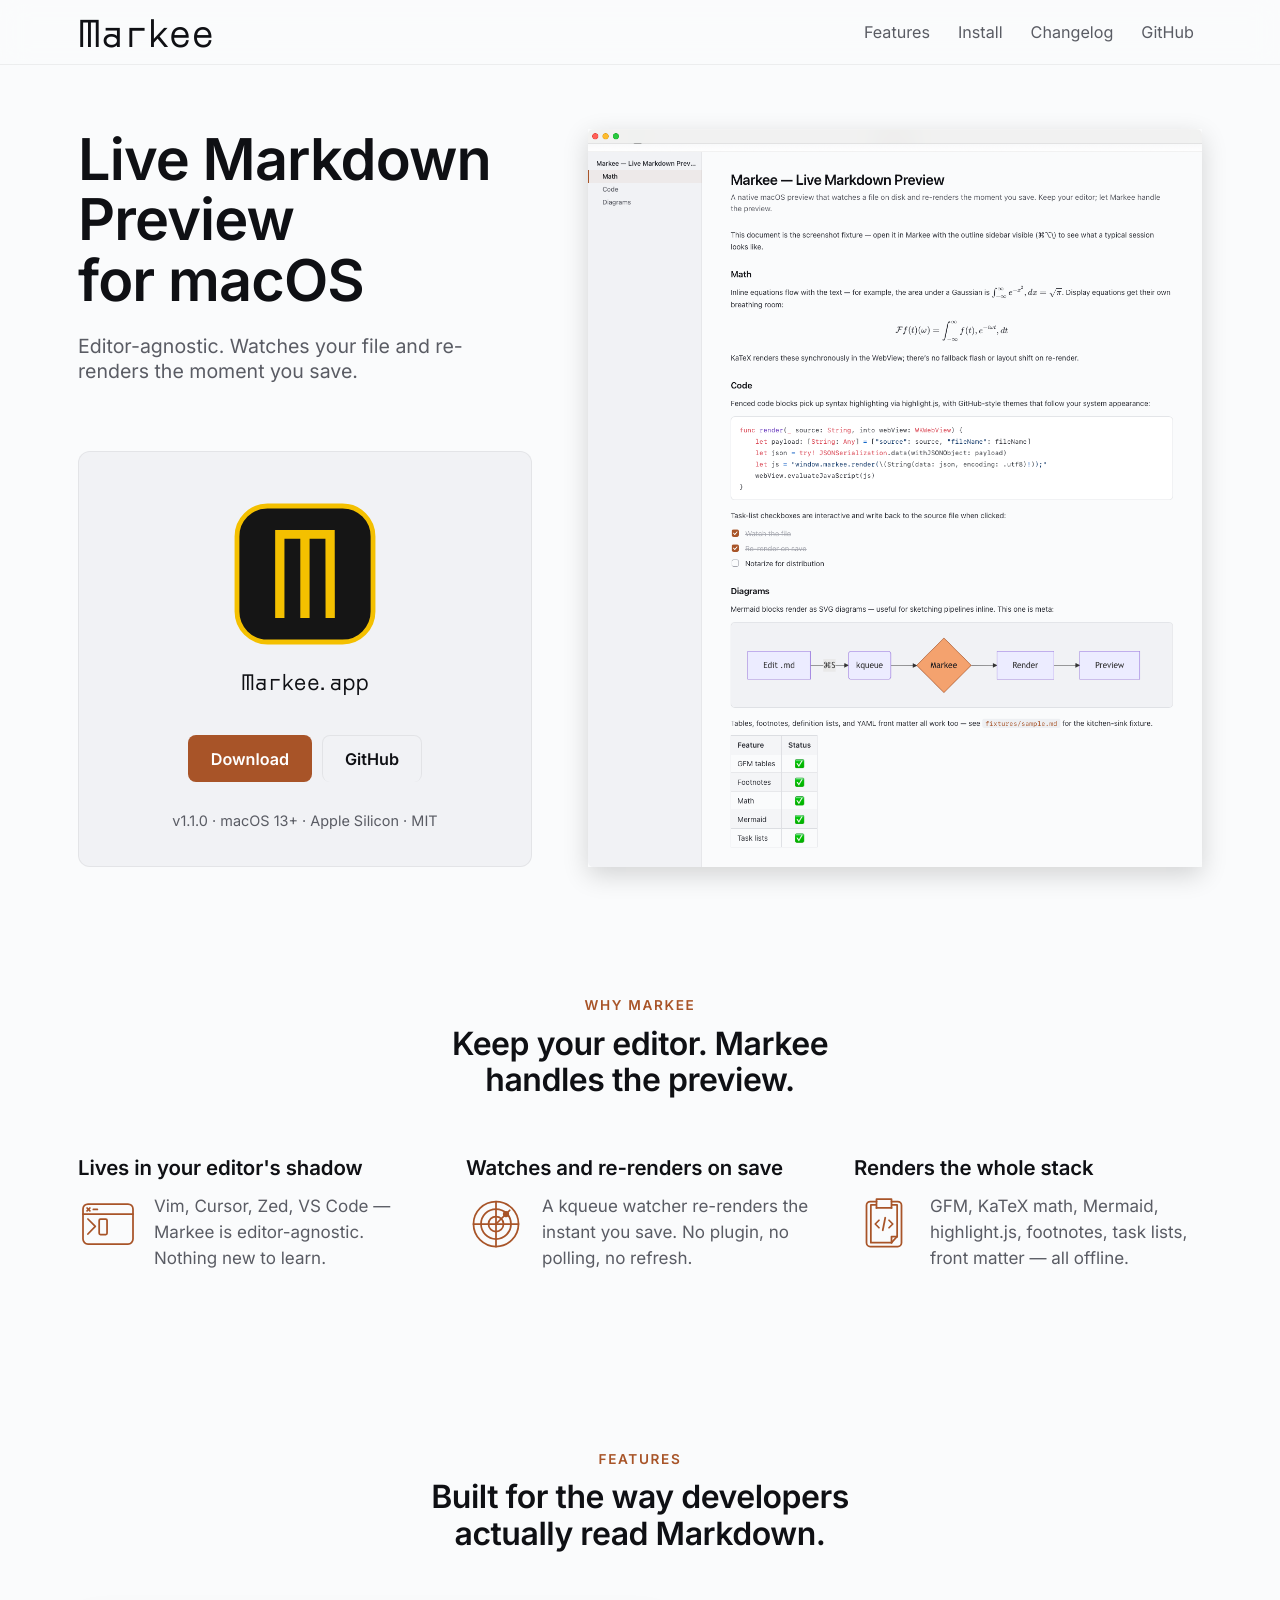
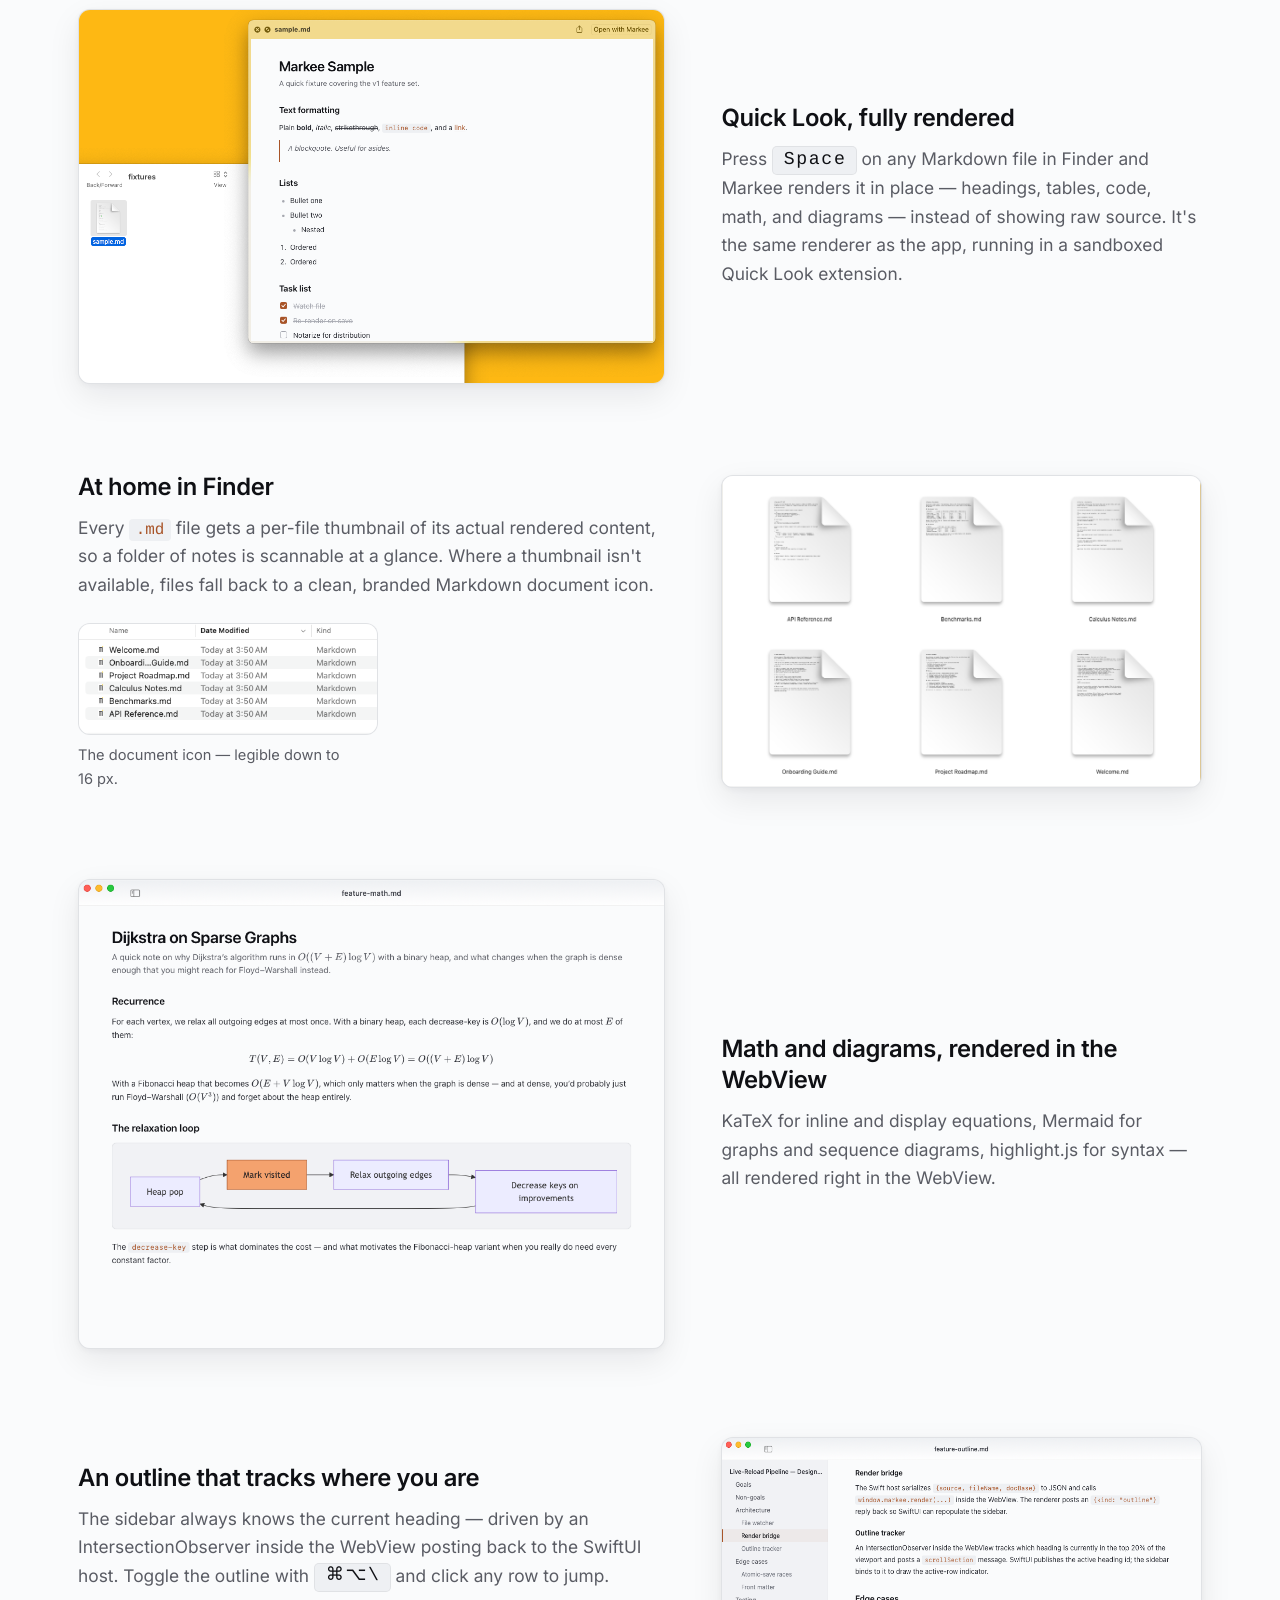
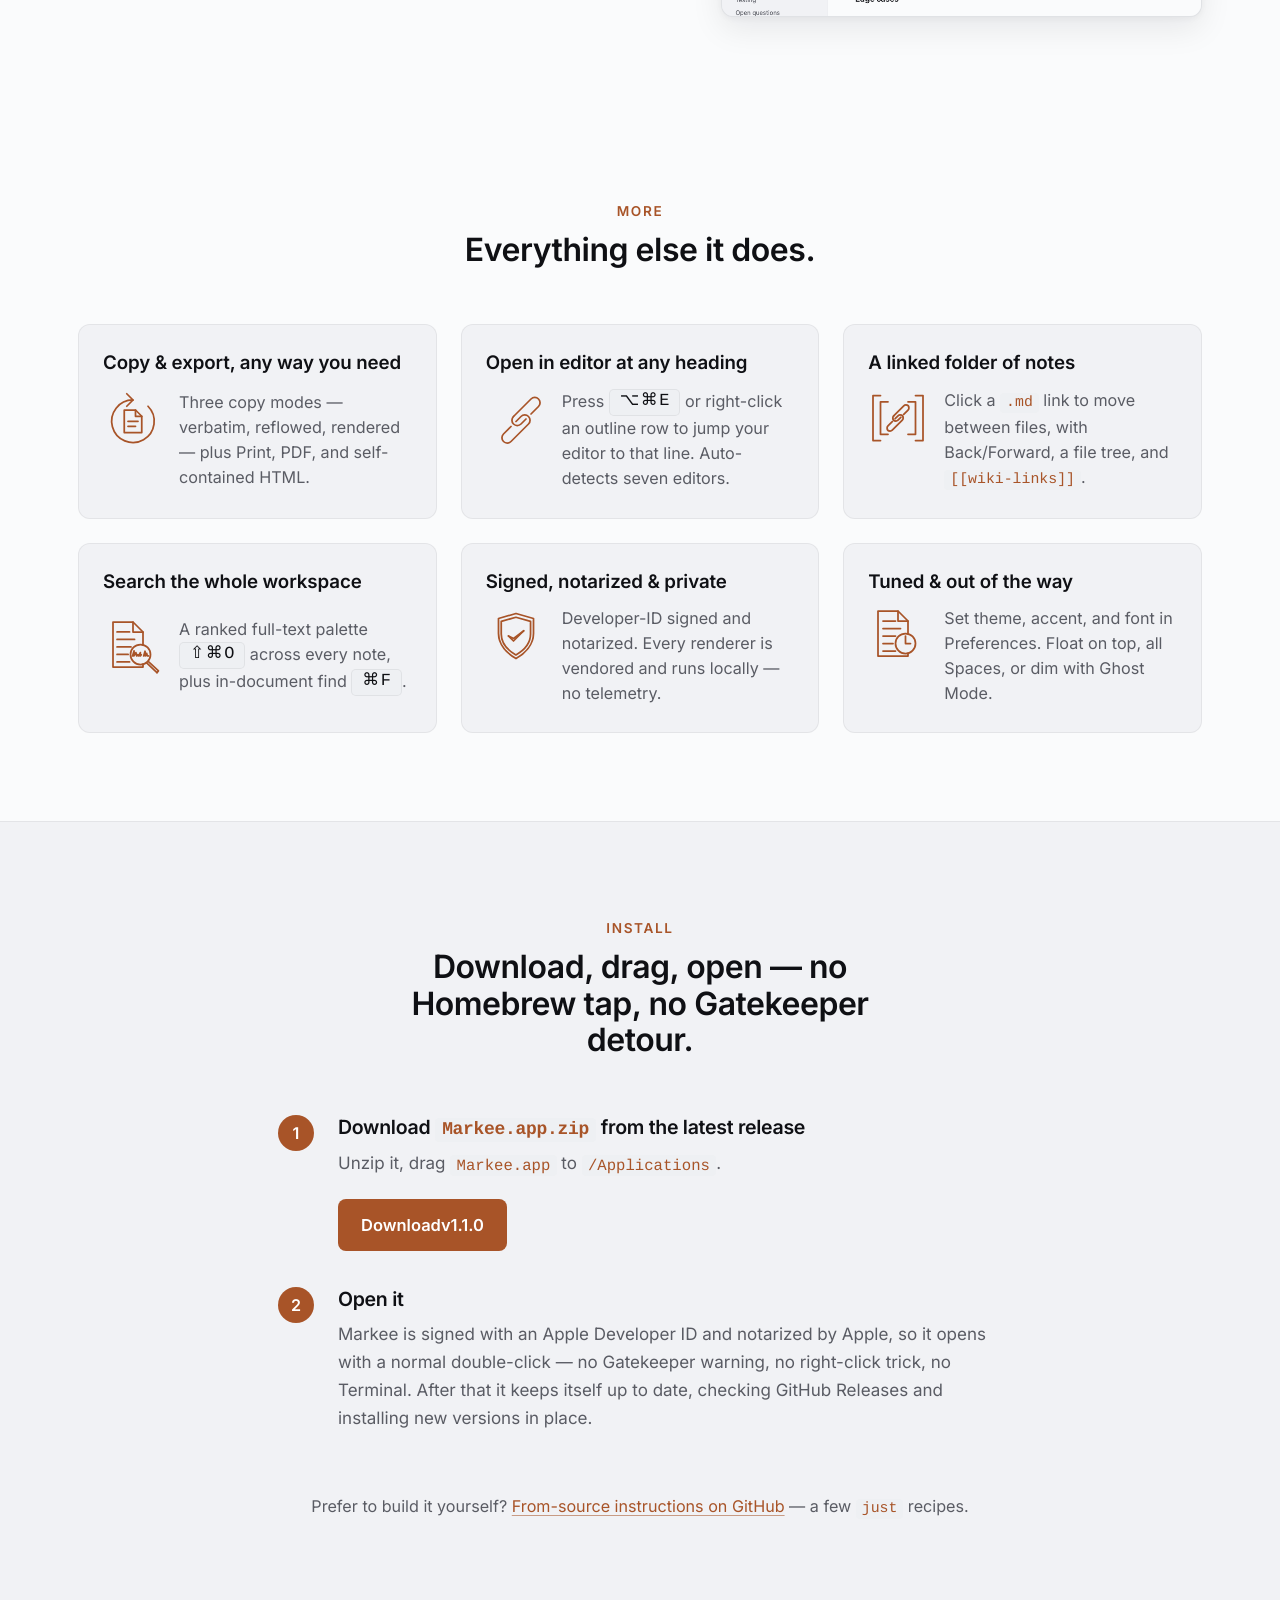
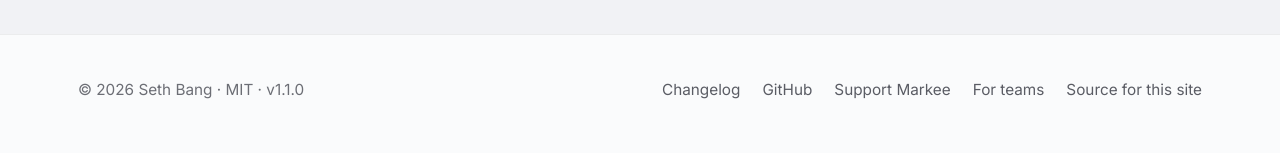
==== commit 8bac93b4: "Ship v1.1.0: licensing go-live, docs navigation, pinning, and rendering polish Docs navigation (in-w" ====
--- a/site/index.html
+++ b/site/index.html
@@ -39,7 +39,6 @@
           <h1>Live&nbsp;Markdown<br>Preview for&nbsp;macOS</h1>
           <p class="hero-sub">
             Editor-agnostic. Watches your file and re-renders the moment you save.
-            Keep your editor — let Markee handle the preview.
           </p>
         </div>
         <div class="hero-install">
@@ -51,7 +50,7 @@
             <a class="btn btn-primary" href="https://github.com/sethbang/markee/releases/latest">Download</a>
             <a class="btn btn-ghost" href="https://github.com/sethbang/markee">GitHub</a>
           </div>
-          <p class="hero-install-meta"><span class="js-version">v0.5.0</span> · macOS&nbsp;13+ · Apple&nbsp;Silicon · MIT</p>
+          <p class="hero-install-meta"><span class="js-version">v1.1.0</span> · macOS&nbsp;13+ · Apple&nbsp;Silicon · MIT</p>
         </div>
       </div>
       <div class="hero-art">
@@ -65,40 +64,42 @@
     </div>
   </section>
 
-  <section class="why">
+  <section class="pillars">
     <div class="container">
-      <div class="why-grid">
-
-        <div class="why-card">
-          <div class="why-glyph" aria-hidden="true">
-            <svg viewBox="0 0 24 24" width="22" height="22" fill="none">
-              <path d="M4 6h16M4 12h10M4 18h7" stroke="currentColor" stroke-width="2" stroke-linecap="round"/>
-              <path d="M19 14l-3 3 1.5 1.5L21 15l-2-1z" stroke="currentColor" stroke-width="2" stroke-linejoin="round"/>
-            </svg>
-          </div>
-          <h2>Lives in your editor's shadow</h2>
-          <p>Use Vim, Cursor, Zed, VS Code — whatever you already love. Markee watches the file on disk and updates the preview the moment you save. Nothing to learn.</p>
-        </div>
-
-        <div class="why-card">
-          <div class="why-glyph" aria-hidden="true">
-            <svg viewBox="0 0 24 24" width="22" height="22" fill="none">
-              <path d="M3 4h12l5 5v11a1 1 0 0 1-1 1H3a1 1 0 0 1-1-1V5a1 1 0 0 1 1-1z" stroke="currentColor" stroke-width="2" stroke-linejoin="round"/>
-              <path d="M7 13l2 2 4-5" stroke="currentColor" stroke-width="2" stroke-linecap="round" stroke-linejoin="round"/>
-            </svg>
-          </div>
-          <h2>Renders the whole stack</h2>
-          <p>GitHub-flavored Markdown, KaTeX math, Mermaid diagrams, highlight.js code, footnotes, definition lists, task lists, YAML front matter. All offline, all in a sandboxed WebView.</p>
-        </div>
-
-        <div class="why-card">
-          <div class="why-glyph" aria-hidden="true">
-            <svg viewBox="0 0 24 24" width="22" height="22" fill="none">
-              <path d="M4 4h7v7H4z M13 4h7v7h-7z M4 13h7v7H4z M13 13h7v7h-7z" stroke="currentColor" stroke-width="2" stroke-linejoin="round"/>
-            </svg>
-          </div>
-          <h2>Open at any heading</h2>
-          <p>Press <kbd>⌥⌘E</kbd> or right-click an outline row to jump your editor to that heading's source line. Auto-detects Cursor, Code, Zed, Sublime, TextMate, MacVim, and Helix.</p>
+      <header class="section-header">
+        <p class="kicker">Why Markee</p>
+        <h2>Keep your editor. Markee handles the preview.</h2>
+      </header>
+      <div class="pillars-grid">
+
+        <div class="pillar">
+          <div class="card-glyph" aria-hidden="true">
+            <svg viewBox="0 0 24 24" width="64" height="64" fill="none" stroke-linecap="round" stroke-linejoin="round" stroke-miterlimit="1.5">
+              <g><g><path d="M3.619,5.599L4.758,6.739" fill="none" stroke="currentColor" stroke-width="0.5"/><path d="M4.758,5.599L3.619,6.739" fill="none" stroke="currentColor" stroke-width="0.5"/><path d="M7.744,6.169L6.133,6.169" fill="none" stroke="currentColor" stroke-width="0.5"/></g><path d="M22,6L22,18C22,19.104 21.104,20 20,20L4,20C2.896,20 2,19.104 2,18L2,6C2,4.896 2.896,4 4,4L20,4C21.104,4 22,4.896 22,6Z" fill="none" stroke="currentColor" stroke-width="0.5" stroke-miterlimit="4"/><path d="M2,8L22,8" fill="none" fill-rule="nonzero" stroke="currentColor" stroke-width="0.5" stroke-miterlimit="4"/><path d="M3.965,10L6.925,12.954L3.965,16" fill="none" fill-rule="nonzero" stroke="currentColor" stroke-width="0.5" stroke-miterlimit="4"/><path d="M11.619,10.559L11.619,15.711C11.619,15.987 11.395,16.211 11.119,16.211L8.968,16.211C8.692,16.211 8.468,15.987 8.468,15.711L8.468,10.559C8.468,10.283 8.692,10.059 8.968,10.059L11.119,10.059C11.395,10.059 11.619,10.283 11.619,10.559Z" fill="none" stroke="currentColor" stroke-width="0.5" stroke-miterlimit="4"/></g>
+            </svg>
+          </div>
+          <h3>Lives in your editor's shadow</h3>
+          <p>Vim, Cursor, Zed, VS Code — Markee is editor-agnostic. Nothing new to learn.</p>
+        </div>
+
+        <div class="pillar">
+          <div class="card-glyph" aria-hidden="true">
+            <svg viewBox="0 0 24 24" width="64" height="64" fill="none" stroke-linecap="round" stroke-linejoin="round">
+              <g data-role="silhouette"><circle cx="12" cy="12" r="9" fill="none" stroke="currentColor" stroke-width=".5"/></g><g data-role="structure"><circle cx="12" cy="12" r="6" fill="none" stroke="currentColor" stroke-width=".5"/><circle cx="12" cy="12" r="3" fill="none" stroke="currentColor" stroke-width=".5"/><polyline points="3,12 21,12" fill="none" stroke="currentColor" stroke-width=".5"/><polyline points="12,3 12,21" fill="none" stroke="currentColor" stroke-width=".5"/></g><g data-role="accent"><polyline points="12,12 17.5,6.5" fill="none" stroke="currentColor" stroke-width=".5"/><circle cx="16" cy="8" r=".9" fill="currentColor" stroke="currentColor" stroke-width=".5"/></g>
+            </svg>
+          </div>
+          <h3>Watches and re-renders on save</h3>
+          <p>A kqueue watcher re-renders the instant you save. No plugin, no polling, no refresh.</p>
+        </div>
+
+        <div class="pillar">
+          <div class="card-glyph" aria-hidden="true">
+            <svg viewBox="0 0 24 24" width="64" height="64" fill="none" stroke-linecap="round" stroke-linejoin="round">
+              <g><path d="M15.019,3L17.5,3C18.328,3 19,3.672 19,4.5L19,19.5C19,20.328 18.328,21 17.5,21L6.5,21C5.672,21 5,20.328 5,19.5L5,4.5C5,3.672 5.672,3 6.5,3L9.01,3" fill="none" stroke="currentColor" stroke-width="0.5"/></g><g><path d="M15.161,4.365L17.258,4.365L17.258,17.012" fill="none" stroke="currentColor" stroke-width="0.5"/><path d="M17.258,17.012L15.001,19.47" fill="none" stroke="currentColor" stroke-width="0.5"/><path d="M15.001,19.47L6.742,19.47L6.742,4.365L8.861,4.365" fill="none" stroke="currentColor" stroke-width="0.5"/><path d="M15.001,19.47L15.001,17.012L17.24,17.012" fill="none" stroke="currentColor" stroke-width="0.5" stroke-miterlimit="1.5"/><path d="M9,5.596L9,2.096L15,2.096L15,5.596" fill="none" fill-rule="nonzero" stroke="currentColor" stroke-width="0.5"/><path d="M9,5.596L15,5.596" fill="none" stroke="currentColor" stroke-width="0.5" stroke-miterlimit="1.5"/></g><g><path d="M10,10.5L8.5,12L10,13.5" fill="none" fill-rule="nonzero" stroke="currentColor" stroke-width="0.5"/><path d="M14,10.5L15.5,12L14,13.5" fill="none" fill-rule="nonzero" stroke="currentColor" stroke-width="0.5"/><path d="M12.5,9.5L11.5,14.5" fill="none" fill-rule="nonzero" stroke="currentColor" stroke-width="0.5"/></g>
+            </svg>
+          </div>
+          <h3>Renders the whole stack</h3>
+          <p>GFM, KaTeX math, Mermaid, highlight.js, footnotes, task lists, front matter — all offline.</p>
         </div>
 
       </div>
@@ -159,7 +160,7 @@
         </figure>
         <div class="feature-copy">
           <h3>Math and diagrams, rendered in the WebView</h3>
-          <p>KaTeX for inline and display equations, Mermaid for graphs and sequence diagrams, highlight.js for syntax. Every renderer is vendored at build time and runs locally — no network, no telemetry.</p>
+          <p>KaTeX for inline and display equations, Mermaid for graphs and sequence diagrams, highlight.js for syntax — all rendered right in the WebView.</p>
         </div>
       </div>
 
@@ -177,20 +178,78 @@
         </div>
       </div>
 
-      <div class="feature-row reveal">
-        <figure class="feature-art">
-          <picture>
-            <source media="(prefers-color-scheme: dark)" srcset="img/feature-editor-dark.png" width="480" height="372">
-            <source media="(prefers-color-scheme: light)" srcset="img/feature-editor-light.png" width="436" height="248">
-            <img src="img/feature-editor-light.png" alt="Right-click context menu on an outline row showing 'Open at this Heading in Editor' and 'Open in Editor' options." width="436" height="248">
-          </picture>
-        </figure>
-        <div class="feature-copy">
-          <h3>Open at any heading, in your editor</h3>
-          <p>Press <kbd>⌥⌘E</kbd> or right-click an outline row to jump your editor to that heading's source line. Markee auto-detects Cursor, VS Code, Zed, Sublime, TextMate, MacVim, and Helix. Override with <code>defaults write com.markee.preview editor "&lt;name&gt;"</code>.</p>
-        </div>
-      </div>
-
+    </div>
+  </section>
+
+  <section class="extras">
+    <div class="container">
+      <header class="section-header">
+        <p class="kicker">More</p>
+        <h2>Everything else it does.</h2>
+      </header>
+      <div class="extras-grid">
+
+        <div class="extra-card">
+          <div class="card-glyph" aria-hidden="true">
+            <svg viewBox="0 0 24 24" width="64" height="64" fill="none" stroke-linecap="round" stroke-linejoin="round">
+              <g data-role="silhouette"><polygon points="8.5,8 13,8 15.5,10.5 15.5,17 8.5,17" fill="none" stroke="currentColor" stroke-width=".5"/></g><g data-role="structure"><polyline points="13,8 13,10.5 15.5,10.5" fill="none" stroke="currentColor" stroke-width=".5"/><polyline points="10,12.5 14,12.5" fill="none" stroke="currentColor" stroke-width=".5"/><polyline points="10,14.5 13,14.5" fill="none" stroke="currentColor" stroke-width=".5"/></g><g data-role="accent"><path d="M 18 6.5 A 8.5 8.5 0 1 1 12 4" fill="none" stroke="currentColor" stroke-width=".5"/><polyline points="9.5,1.5 12,4 9.5,6.5" fill="none" stroke="currentColor" stroke-width=".5"/></g>
+            </svg>
+          </div>
+          <h3>Copy & export, any way you need</h3>
+          <p>Three copy modes — verbatim, reflowed, rendered — plus Print, PDF, and self-contained HTML.</p>
+        </div>
+
+        <div class="extra-card">
+          <div class="card-glyph" aria-hidden="true">
+            <svg viewBox="0 0 24 24" width="64" height="64" fill="none" stroke-linecap="round" stroke-linejoin="round">
+              <g data-role="silhouette"><path d="M 11 11 L 18 4 A 2.12 2.12 0 0 1 21 7 L 18 10" fill="none" stroke="currentColor" stroke-width=".5"/><path d="M 16 12 L 14 14 A 2.12 2.12 0 0 1 11 11" fill="none" stroke="currentColor" stroke-width=".5"/></g><g data-role="structure"><path d="M 12 13 L 14 11 A 2.12 2.12 0 0 1 17 14 L 10 21 A 2.12 2.12 0 0 1 7 18 L 10 15" fill="none" stroke="currentColor" stroke-width=".5"/></g>
+            </svg>
+          </div>
+          <h3>Open in editor at any heading</h3>
+          <p>Press <kbd>⌥⌘E</kbd> or right-click an outline row to jump your editor to that line. Auto-detects seven editors.</p>
+        </div>
+
+        <div class="extra-card">
+          <div class="card-glyph" aria-hidden="true">
+            <svg viewBox="0 0 24 24" width="64" height="64" fill="none" stroke-linecap="round" stroke-linejoin="round">
+              <path d="M8,5.5L5,5.5L5,18.5L8,18.5" fill="none" fill-rule="nonzero" stroke="currentColor" stroke-width="0.5"/><path d="M16,5.5L19,5.5L19,18.5L16,18.5" fill="none" fill-rule="nonzero" stroke="currentColor" stroke-width="0.5"/><g><path d="M5,3L2,3L2,21L5,21" fill="none" fill-rule="nonzero" stroke="currentColor" stroke-width="0.5"/><path d="M19,3L22,3L22,21L19,21" fill="none" fill-rule="nonzero" stroke="currentColor" stroke-width="0.5"/></g><g><g><path d="M10.28,11.14L14.294,7.125C14.522,6.897 14.832,6.769 15.154,6.769C15.821,6.769 16.371,7.318 16.371,7.986C16.371,8.308 16.242,8.618 16.014,8.846L14.294,10.566" fill="none" fill-rule="nonzero" stroke="currentColor" stroke-width="0.5"/><path d="M13.147,11.713L12,12.86C11.772,13.088 11.462,13.217 11.14,13.217C10.472,13.217 9.923,12.667 9.923,12C9.923,11.677 10.052,11.368 10.28,11.14" fill="none" fill-rule="nonzero" stroke="currentColor" stroke-width="0.5"/></g><g><path d="M10.853,12.287L12,11.14C12.228,10.912 12.538,10.783 12.86,10.783C13.528,10.783 14.077,11.333 14.077,12C14.077,12.323 13.948,12.632 13.72,12.86L9.706,16.875C9.478,17.103 9.168,17.231 8.846,17.231C8.179,17.231 7.629,16.682 7.629,16.014C7.629,15.692 7.758,15.382 7.986,15.154L9.706,13.434" fill="none" fill-rule="nonzero" stroke="currentColor" stroke-width="0.5"/></g></g>
+            </svg>
+          </div>
+          <h3>A linked folder of notes</h3>
+          <p>Click a <code>.md</code> link to move between files, with Back/Forward, a file tree, and <code>[[wiki-links]]</code>.</p>
+        </div>
+
+        <div class="extra-card">
+          <div class="card-glyph" aria-hidden="true">
+            <svg viewBox="0 0 24 24" width="64" height="64" fill="none" stroke-linecap="round" stroke-linejoin="round">
+              <g><path d="M16,18.865l0,1.135l-12,-0l0,-18l8,-0l4,4l0,5.158" fill="none" fill-rule="nonzero" stroke="currentColor" stroke-width="0.5"/><path d="M12,2l0,4l4,0" fill="none" fill-rule="nonzero" stroke="currentColor" stroke-width="0.5"/><path d="M5.617,5.986l5,0" fill="none" fill-rule="nonzero" stroke="currentColor" stroke-width="0.5"/><path d="M5.617,8.986l7,0" fill="none" fill-rule="nonzero" stroke="currentColor" stroke-width="0.5"/><path d="M5.617,11.986l5.575,0" fill="none" fill-rule="nonzero" stroke="currentColor" stroke-width="0.5"/><path d="M5.617,14.986l4.432,0" fill="none" fill-rule="nonzero" stroke="currentColor" stroke-width="0.5"/><path d="M11.825,15.576l0.589,-2.025l-0,2.025l0.731,-1.348l0.35,1.348l0.425,-0.513l0.36,0.513l0.653,-1.348l-0,1.348l0.367,-0.513" fill="none" fill-rule="nonzero" stroke="currentColor" stroke-width="0.5"/><path d="M16.269,15.576l0.554,-1.876l0.15,1.876l0.485,-1.013l0.297,1.013l0.365,-0" fill="none" fill-rule="nonzero" stroke="currentColor" stroke-width="0.5"/><path d="M5.617,17.986l5,0" fill="none" fill-rule="nonzero" stroke="currentColor" stroke-width="0.5"/><circle cx="15" cy="15" r="4" fill="none" stroke="currentColor" stroke-width="0.5"/><path d="M17.568,18.468l4.011,3.768" fill="none" fill-rule="nonzero" stroke="currentColor" stroke-width="0.5"/><path d="M18.177,17.865c-0,-0 3.072,2.784 3.999,3.711l-0.585,0.648" fill="none" fill-rule="nonzero" stroke="currentColor" stroke-width="0.5"/></g>
+            </svg>
+          </div>
+          <h3>Search the whole workspace</h3>
+          <p>A ranked full-text palette <kbd>⇧⌘O</kbd> across every note, plus in-document find <kbd>⌘F</kbd>.</p>
+        </div>
+
+        <div class="extra-card">
+          <div class="card-glyph" aria-hidden="true">
+            <svg viewBox="0 0 24 24" width="64" height="64" fill="none" stroke-linecap="round" stroke-linejoin="round">
+              <g><path d="M11.959,4.501L17.821,6.176L17.821,11.201C17.821,14.969 14.89,17.901 11.959,19.575C9.028,17.901 6.097,14.969 6.097,11.201L6.097,6.176L11.959,4.501Z" fill="none" fill-rule="nonzero" stroke="currentColor" stroke-width="0.5"/></g><g><path d="M12,3L19,5L19,11C19,15.5 15.5,19 12,21C8.5,19 5,15.5 5,11L5,5L12,3Z" fill="none" fill-rule="nonzero" stroke="currentColor" stroke-width="0.5"/></g><g><path d="M9,12L11,14L15,10" fill="none" fill-rule="nonzero" stroke="currentColor" stroke-width="0.5"/><path d="M15.121,9.876L11.045,12.976L9,12" fill="none" stroke="currentColor" stroke-width="0.5" stroke-miterlimit="1.5"/></g>
+            </svg>
+          </div>
+          <h3>Signed, notarized &amp; private</h3>
+          <p>Developer-ID signed and notarized. Every renderer is vendored and runs locally — no telemetry.</p>
+        </div>
+
+        <div class="extra-card">
+          <div class="card-glyph" aria-hidden="true">
+            <svg viewBox="0 0 24 24" width="64" height="64" fill="none" stroke-linecap="round" stroke-linejoin="round">
+              <g><path d="M16,18.912L16,20L4,20L4,2L12,2L16,6L16,11" fill="none" fill-rule="nonzero" stroke="currentColor" stroke-width="0.5"/></g><g><path d="M12,2L12,6L16,6" fill="none" fill-rule="nonzero" stroke="currentColor" stroke-width="0.5"/><path d="M6,6L11,6" fill="none" fill-rule="nonzero" stroke="currentColor" stroke-width="0.5"/><path d="M6,9L13,9" fill="none" fill-rule="nonzero" stroke="currentColor" stroke-width="0.5"/><path d="M6,12L11,12" fill="none" fill-rule="nonzero" stroke="currentColor" stroke-width="0.5"/><path d="M6,15L10,15" fill="none" fill-rule="nonzero" stroke="currentColor" stroke-width="0.5"/><path d="M6,18L11,18" fill="none" fill-rule="nonzero" stroke="currentColor" stroke-width="0.5"/></g><g><circle cx="15" cy="15" r="4" fill="none" stroke="currentColor" stroke-width="0.5"/><path d="M15,12L15,15L17,15" fill="none" fill-rule="nonzero" stroke="currentColor" stroke-width="0.5"/></g>
+            </svg>
+          </div>
+          <h3>Tuned &amp; out of the way</h3>
+          <p>Set theme, accent, and font in Preferences. Float on top, all Spaces, or dim with Ghost Mode.</p>
+        </div>
+
+      </div>
     </div>
   </section>
 
@@ -208,20 +267,20 @@
           <div class="install-body">
             <h3>Download <code>Markee.app.zip</code> from the latest release</h3>
             <p>Unzip it, drag <code>Markee.app</code> to <code>/Applications</code>.</p>
-            <a class="btn btn-primary" href="https://github.com/sethbang/markee/releases/latest">Download <span class="js-version">v0.5.0</span></a>
+            <a class="btn btn-primary" href="https://github.com/sethbang/markee/releases/latest">Download <span class="js-version">v1.1.0</span></a>
           </div>
         </li>
         <li>
           <div class="install-num">2</div>
           <div class="install-body">
             <h3>Open it</h3>
-            <p>Markee is signed with an Apple Developer ID and notarized by Apple, so it opens with a normal double-click — no Gatekeeper warning, no right-click trick, no Terminal.</p>
+            <p>Markee is signed with an Apple Developer ID and notarized by Apple, so it opens with a normal double-click — no Gatekeeper warning, no right-click trick, no Terminal. After that it keeps itself up to date, checking GitHub Releases and installing new versions in place.</p>
           </div>
         </li>
       </ol>
 
       <p class="install-source">
-        Prefer to build it yourself? <a href="https://github.com/sethbang/markee#from-source">From-source instructions on GitHub</a> — it's three Make targets.
+        Prefer to build it yourself? <a href="https://github.com/sethbang/markee#from-source">From-source instructions on GitHub</a> — a few <code>just</code> recipes.
       </p>
 
     </div>
@@ -231,11 +290,13 @@
 <footer class="site-footer">
   <div class="container site-footer-row">
     <p class="footer-meta">
-      © 2026 Seth Bang · MIT · <span class="js-version">v0.5.0</span>
+      © 2026 Seth Bang · MIT · <span class="js-version">v1.1.0</span>
     </p>
     <nav class="footer-nav">
       <a href="https://github.com/sethbang/markee/blob/main/CHANGELOG.md">Changelog</a>
       <a href="https://github.com/sethbang/markee">GitHub</a>
+      <a href="/support">Support Markee</a>
+      <a href="/teams">For teams</a>
       <a href="https://github.com/sethbang/markee/tree/main/site">Source for this site</a>
     </nav>
   </div>
--- a/site/style.css
+++ b/site/style.css
@@ -345,54 +345,89 @@
   opacity: 0.55;
 }
 
-/* ---- Why Markee band ----------------------------------------------------- */
-.why {
-  padding: 72px 0;
-  background: var(--surface-2);
-  border-top: 1px solid var(--hairline);
-  border-bottom: 1px solid var(--hairline);
-}
-
-.why-grid {
+/* ---- Shared icon (sits directly on the card, no chip) -------------------- */
+.card-glyph {
+  display: inline-flex;
+  align-items: center;
+  justify-content: center;
+  width: 60px; height: 60px;
+  color: var(--accent);
+}
+/* Designed icons carry a 0.5 hairline in-source; nudge to 0.7 at display size.
+   This CSS stroke-width overrides each path's presentation attribute without
+   editing the SVG sources. */
+.card-glyph svg * { stroke-width: 0.7; }
+
+/* Card layout: the heading sits full-width on top; below it the icon takes a
+   left column and the body a right column, so the body never wraps under the
+   icon. Explicit grid placement, so DOM order (glyph, h3, p) is irrelevant. */
+.pillar, .extra-card {
+  display: grid;
+  grid-template-columns: auto 1fr;
+  column-gap: 16px;
+  align-items: start;
+}
+.pillar h3, .extra-card h3 {
+  grid-column: 1 / -1; grid-row: 1;
+  margin: 0 0 12px;
+  letter-spacing: -0.005em;
+}
+.pillar .card-glyph, .extra-card .card-glyph { grid-column: 1; grid-row: 2; }
+.pillar p, .extra-card p {
+  grid-column: 2; grid-row: 2;
+  color: var(--fg-muted);
+  line-height: 1.55;
+  margin: 0;
+}
+
+/* ---- Pillars (under the hero) -------------------------------------------- */
+.pillars { padding: 32px 0 80px; }
+
+.pillars-grid {
   display: grid;
   grid-template-columns: repeat(3, 1fr);
-  gap: 36px;
-}
+  gap: 40px;
+}
+.pillar h3 { font-size: 1.2rem; }
+.pillar p { font-size: 1rem; }
+
 @media (max-width: 880px) {
-  .why-grid { grid-template-columns: 1fr; gap: 28px; }
-}
-
-.why-card h2 {
-  font-size: 1.15rem;
-  line-height: 1.3;
-  margin: 14px 0 8px;
-  letter-spacing: -0.005em;
-}
-.why-card p {
-  color: var(--fg-muted);
-  font-size: 0.97rem;
-  line-height: 1.65;
-  margin: 0;
-}
-
-.why-glyph {
-  display: inline-flex;
-  align-items: center;
-  justify-content: center;
-  width: 38px; height: 38px;
-  border-radius: 10px;
-  background: var(--accent-soft);
-  color: var(--accent);
+  .pillars-grid { grid-template-columns: 1fr; gap: 32px; }
+}
+
+/* ---- Everything-else grid (after the gallery) ---------------------------- */
+.extras { padding: 88px 0; }
+
+.extras-grid {
+  display: grid;
+  grid-template-columns: repeat(3, 1fr);
+  gap: 24px;
+}
+.extra-card {
+  padding: 26px 24px;
+  background: var(--surface-2);
+  border: 1px solid var(--hairline);
+  border-radius: var(--radius-card);
+}
+.extra-card h3 { font-size: 1.1rem; }
+.extra-card p { font-size: 0.95rem; }
+
+@media (max-width: 880px) {
+  .extras-grid { grid-template-columns: 1fr; gap: 20px; }
 }
 
 kbd {
   display: inline-block;
-  padding: 1px 6px;
+  padding: 0.14em 0.5em;
   font-family: ui-monospace, "SF Mono", monospace;
-  font-size: 0.82em;
+  font-size: 1.05em;
+  line-height: 1.2;
+  letter-spacing: 0.09em;
+  text-indent: 0.09em; /* offset the trailing letter-spacing so glyphs stay centred */
+  vertical-align: middle;
   background: var(--surface-3);
   border: 1px solid var(--hairline);
-  border-radius: 4px;
+  border-radius: 5px;
   color: var(--fg-strong);
 }
 
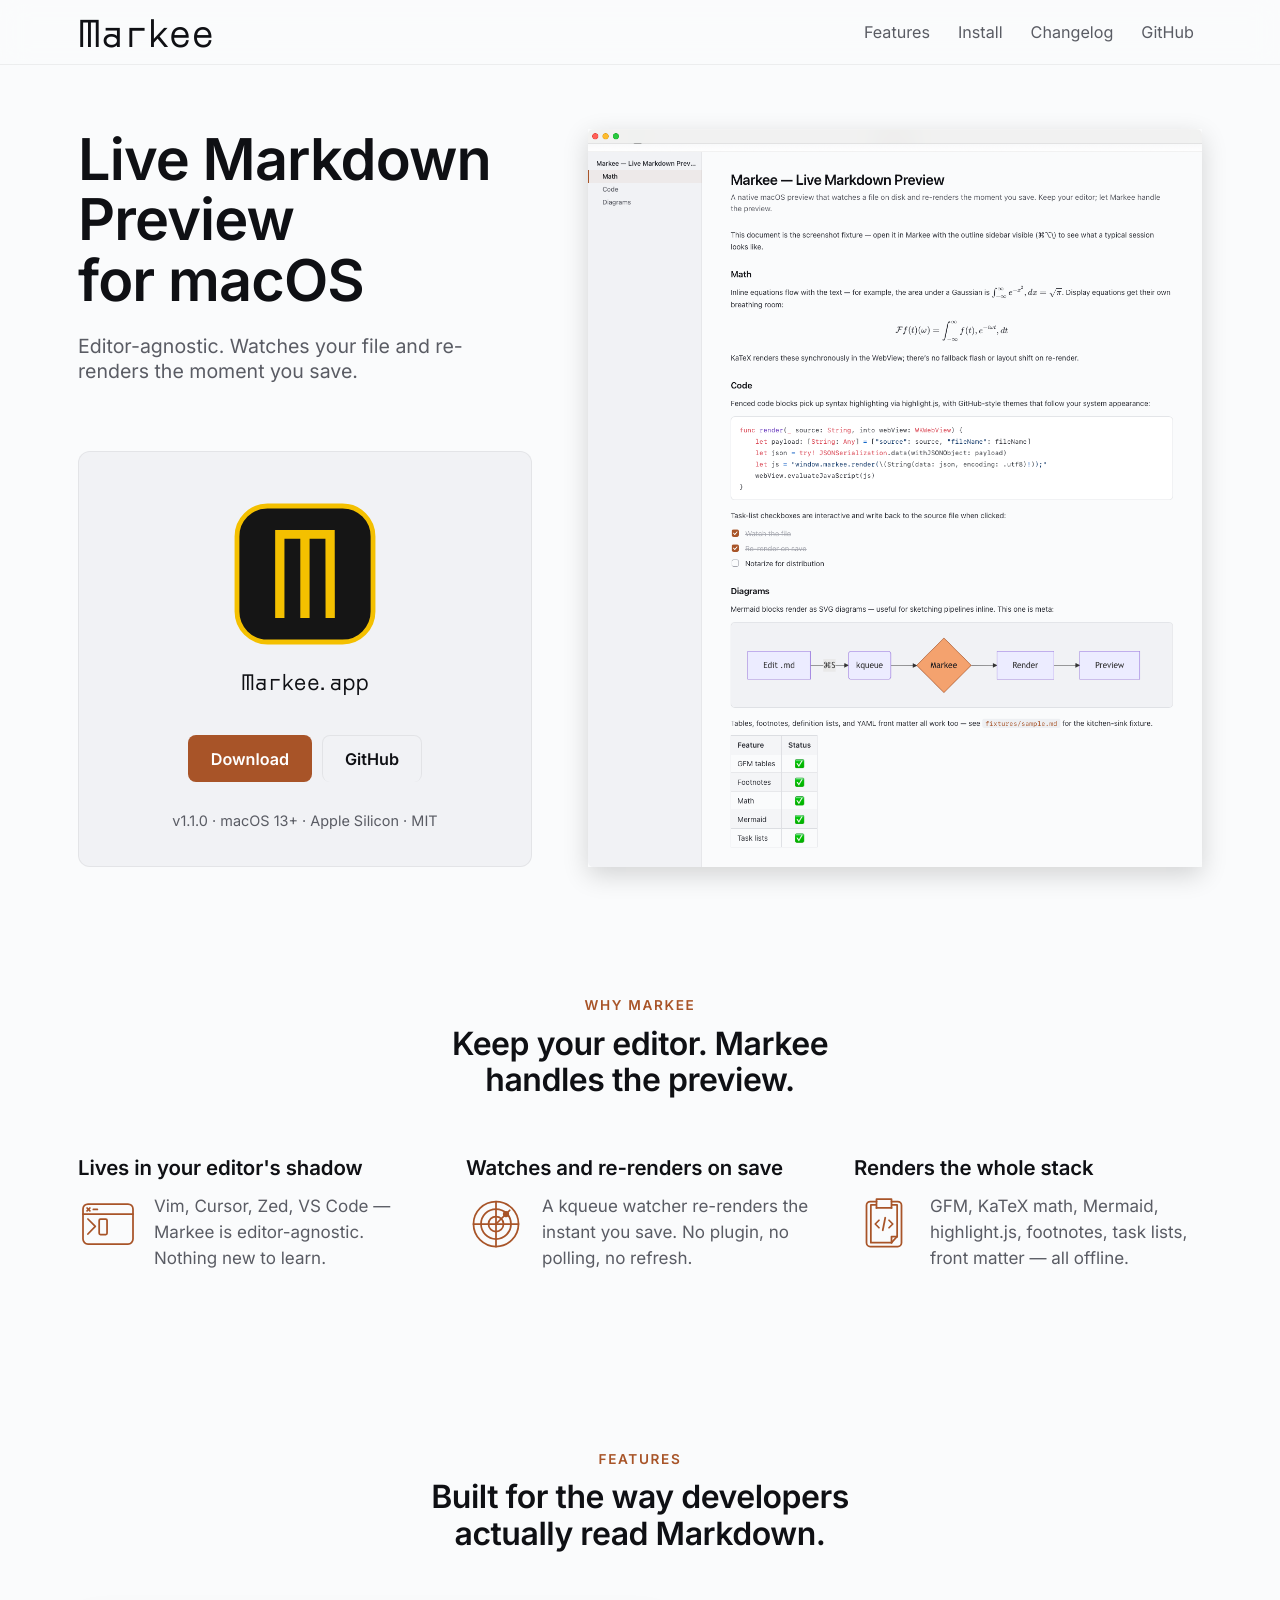
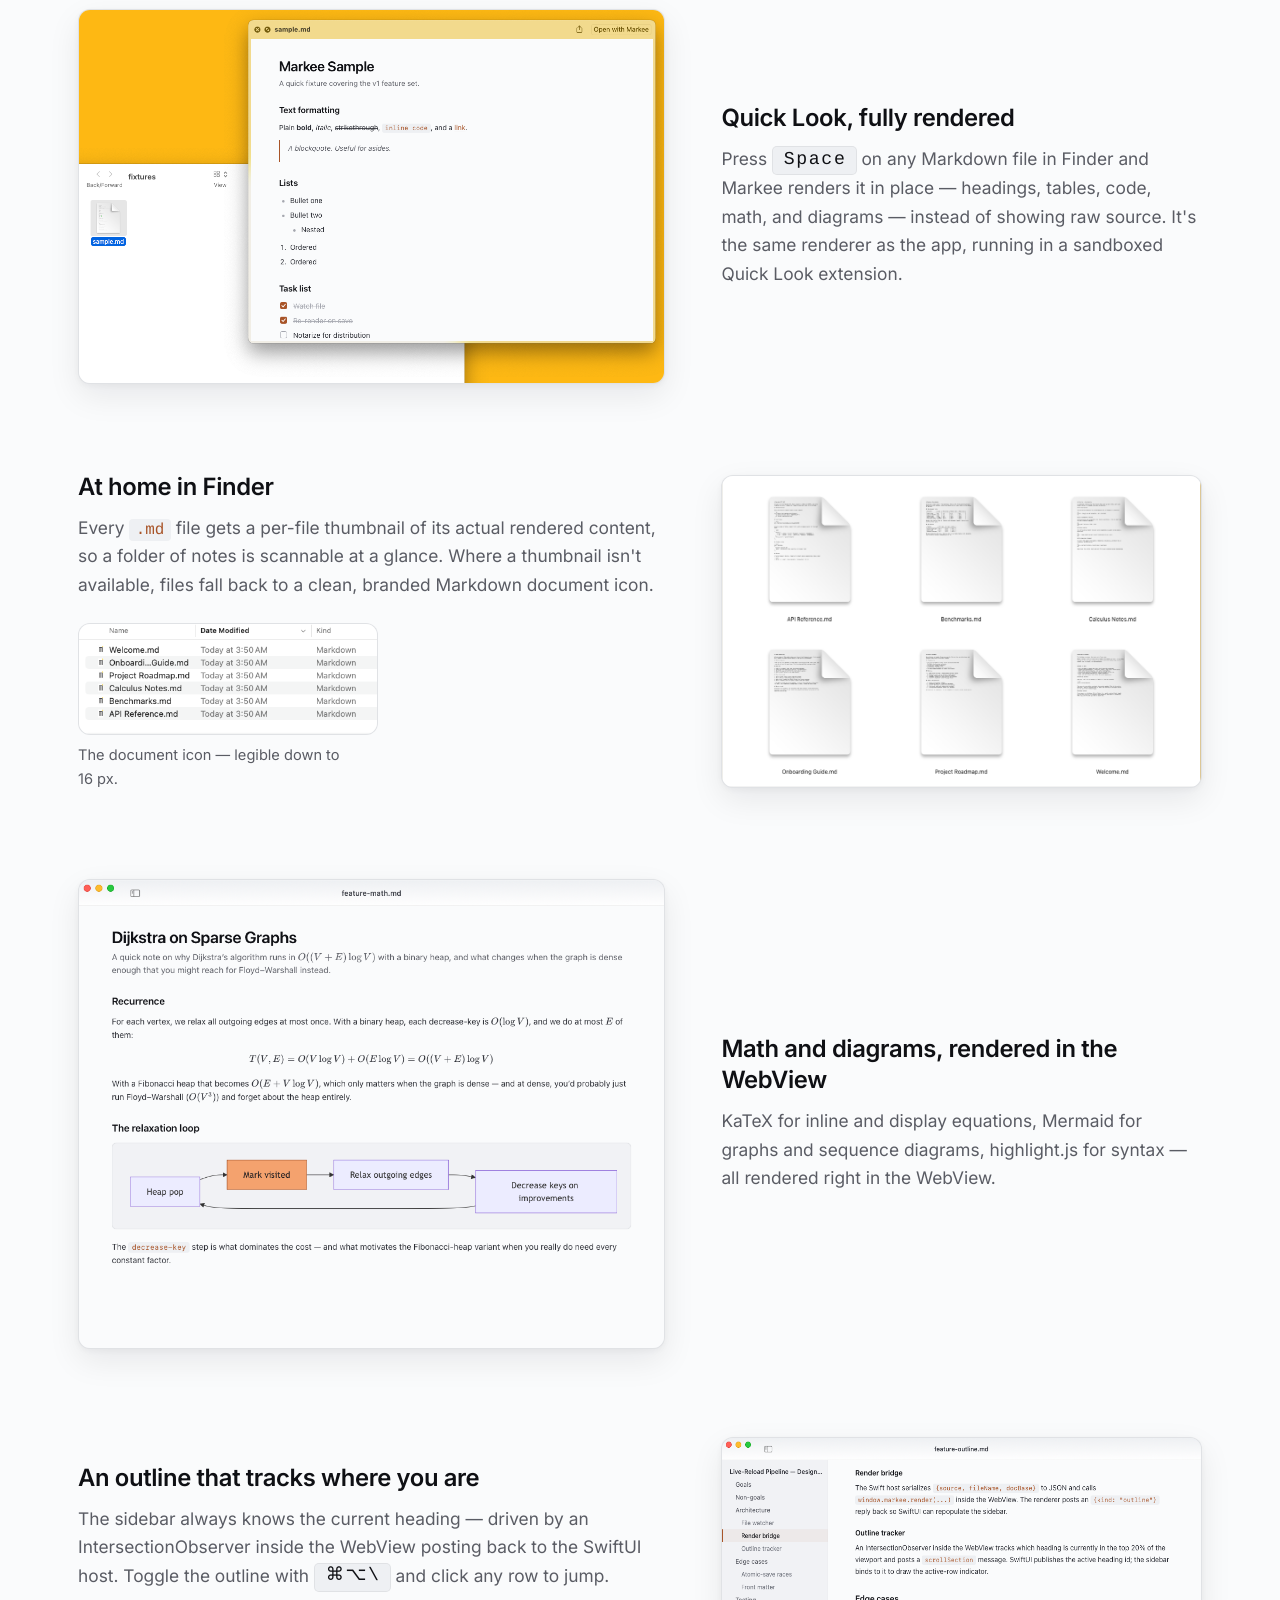
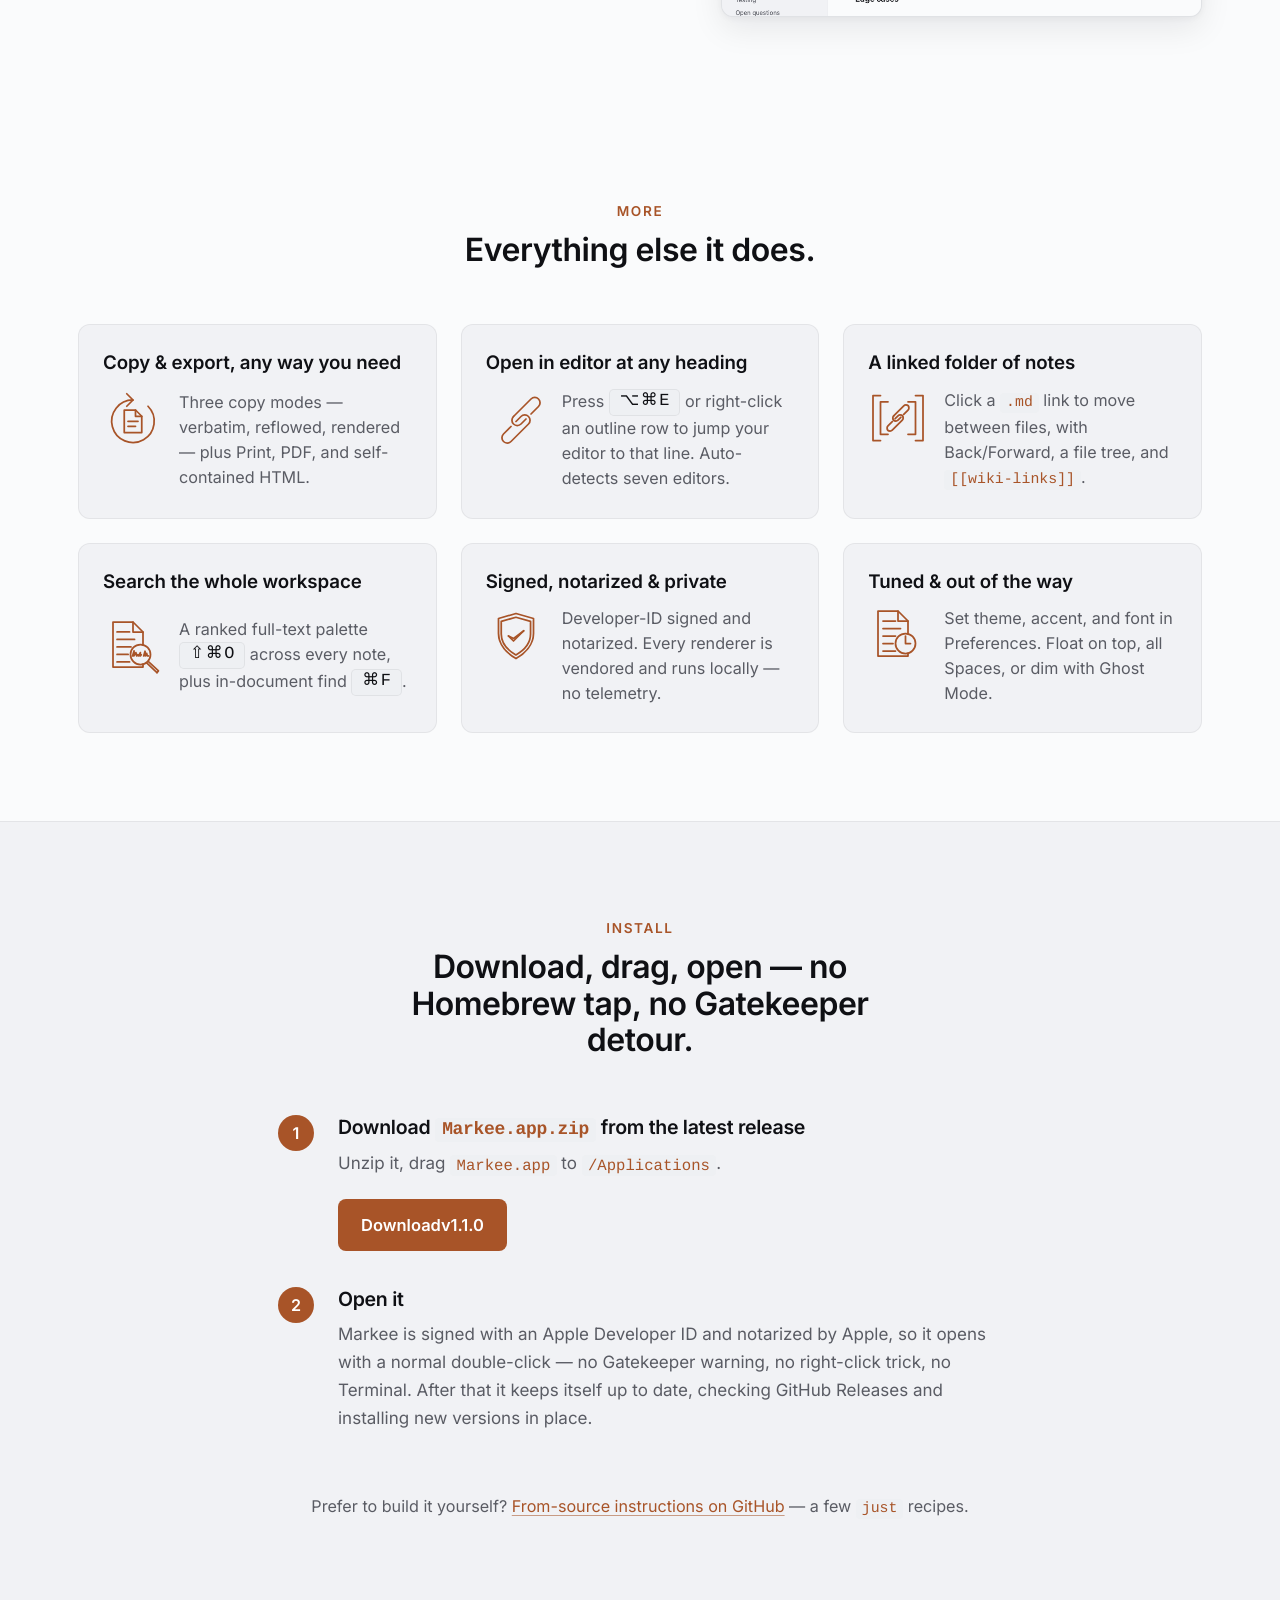
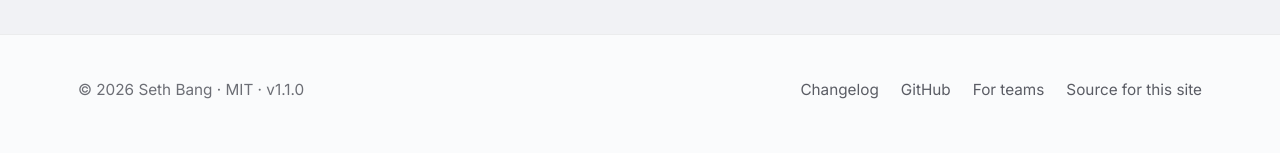
==== commit b7048d85: "Keep licensing dormant for v1.1.0 while Polar is in test mode The Polar organization is unverified p" ====
--- a/site/index.html
+++ b/site/index.html
@@ -295,7 +295,6 @@
     <nav class="footer-nav">
       <a href="https://github.com/sethbang/markee/blob/main/CHANGELOG.md">Changelog</a>
       <a href="https://github.com/sethbang/markee">GitHub</a>
-      <a href="/support">Support Markee</a>
       <a href="/teams">For teams</a>
       <a href="https://github.com/sethbang/markee/tree/main/site">Source for this site</a>
     </nav>
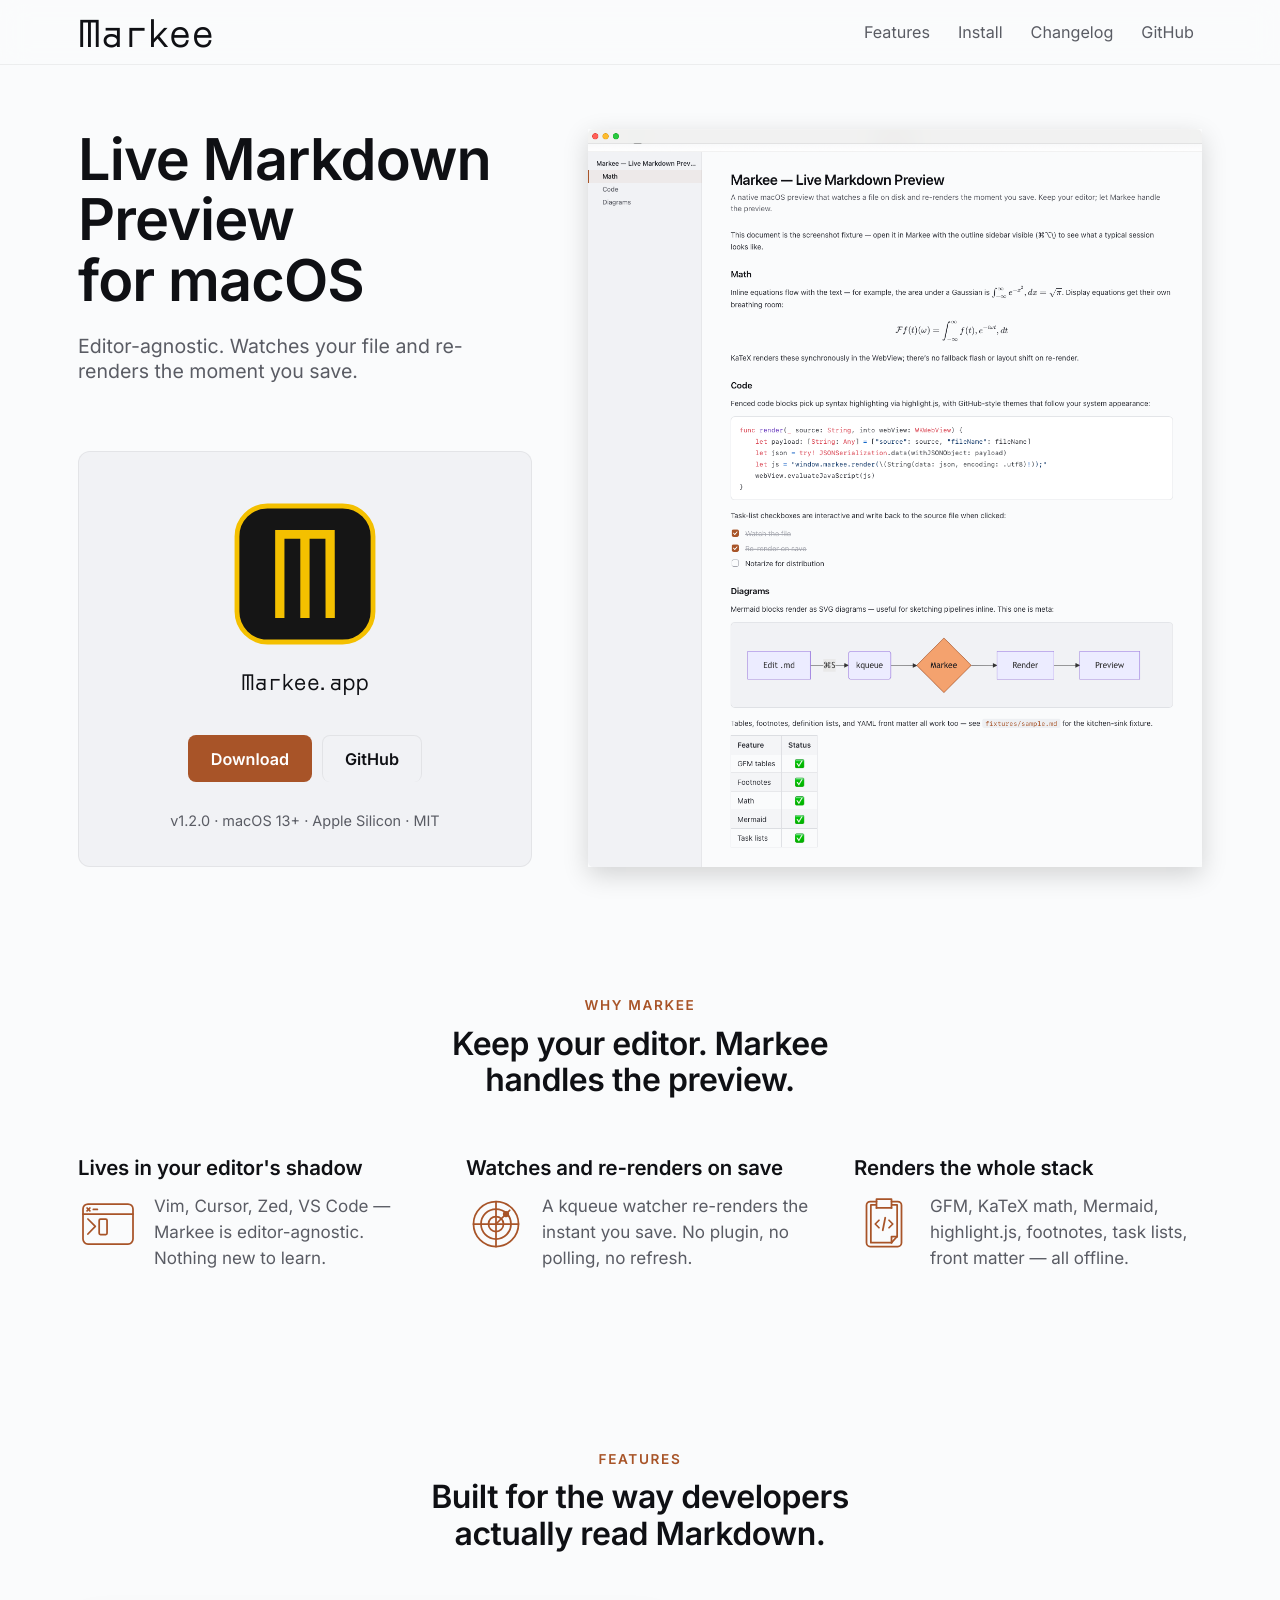
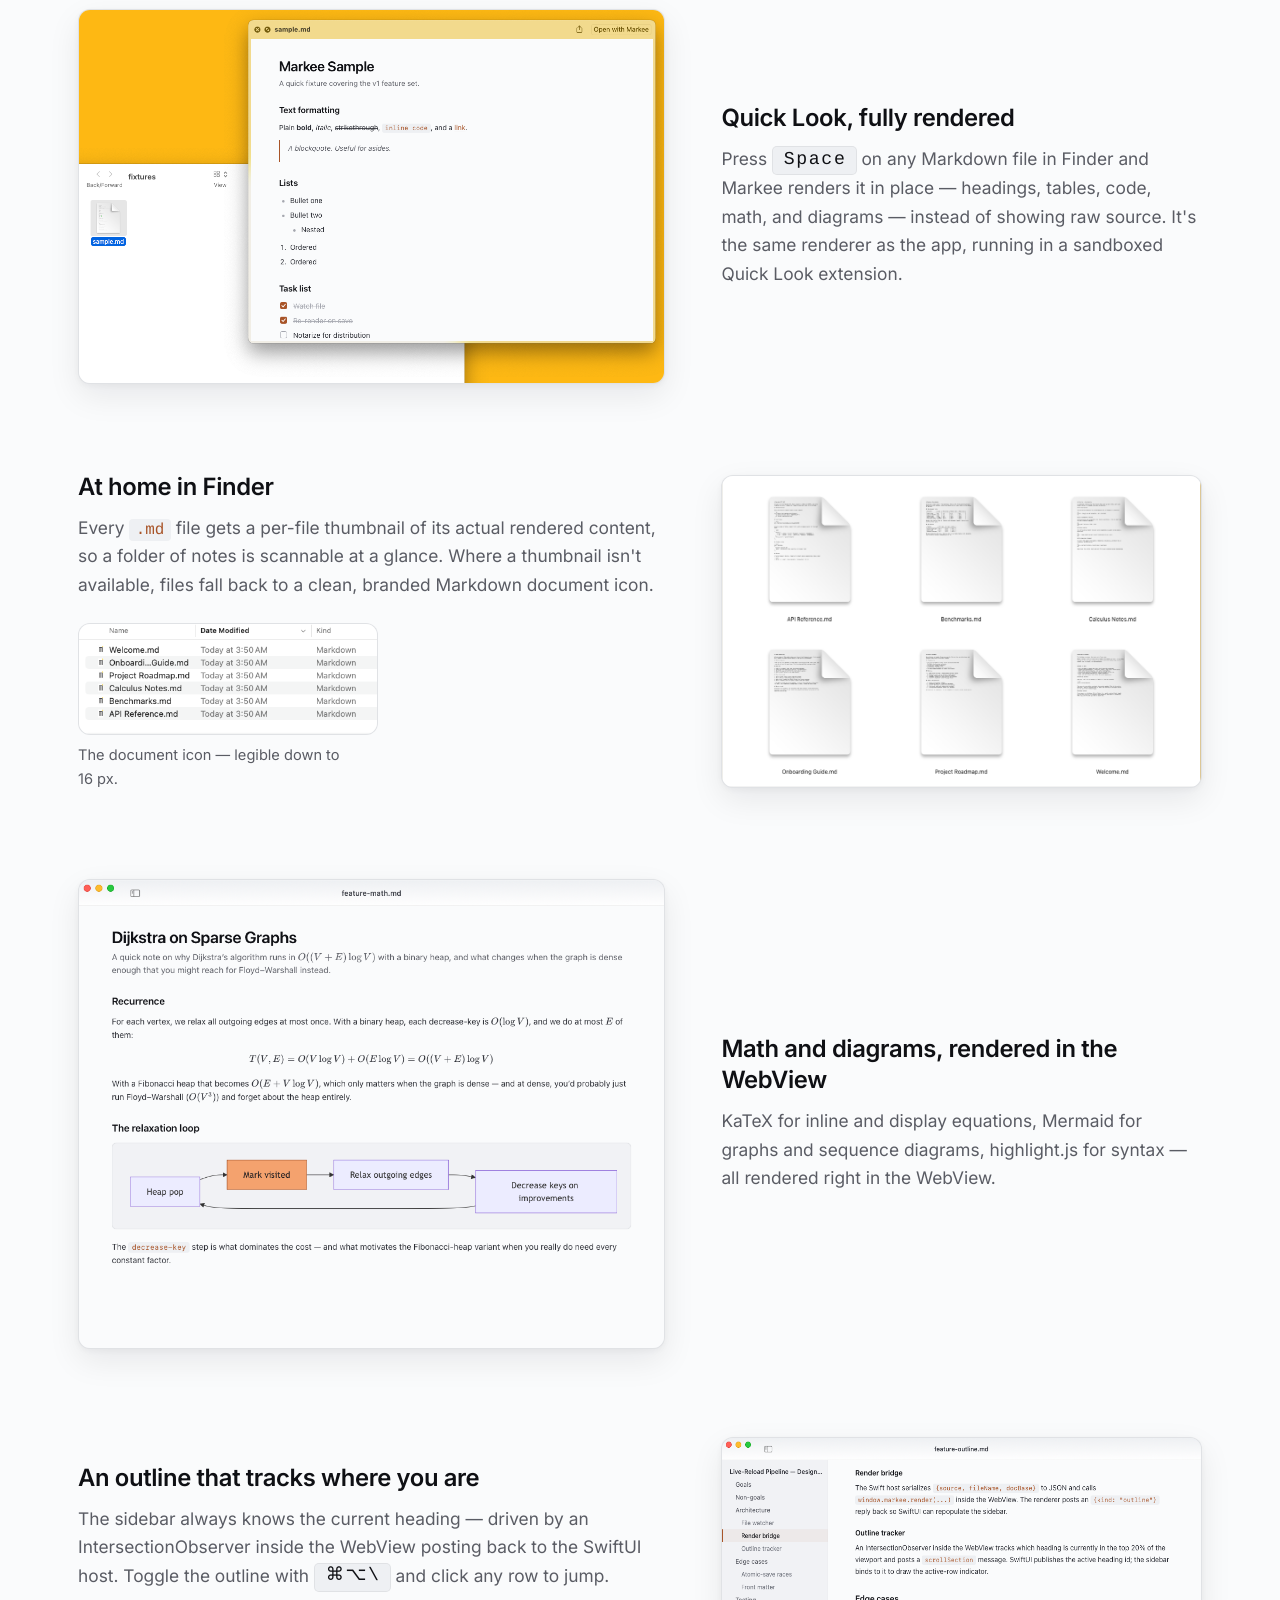
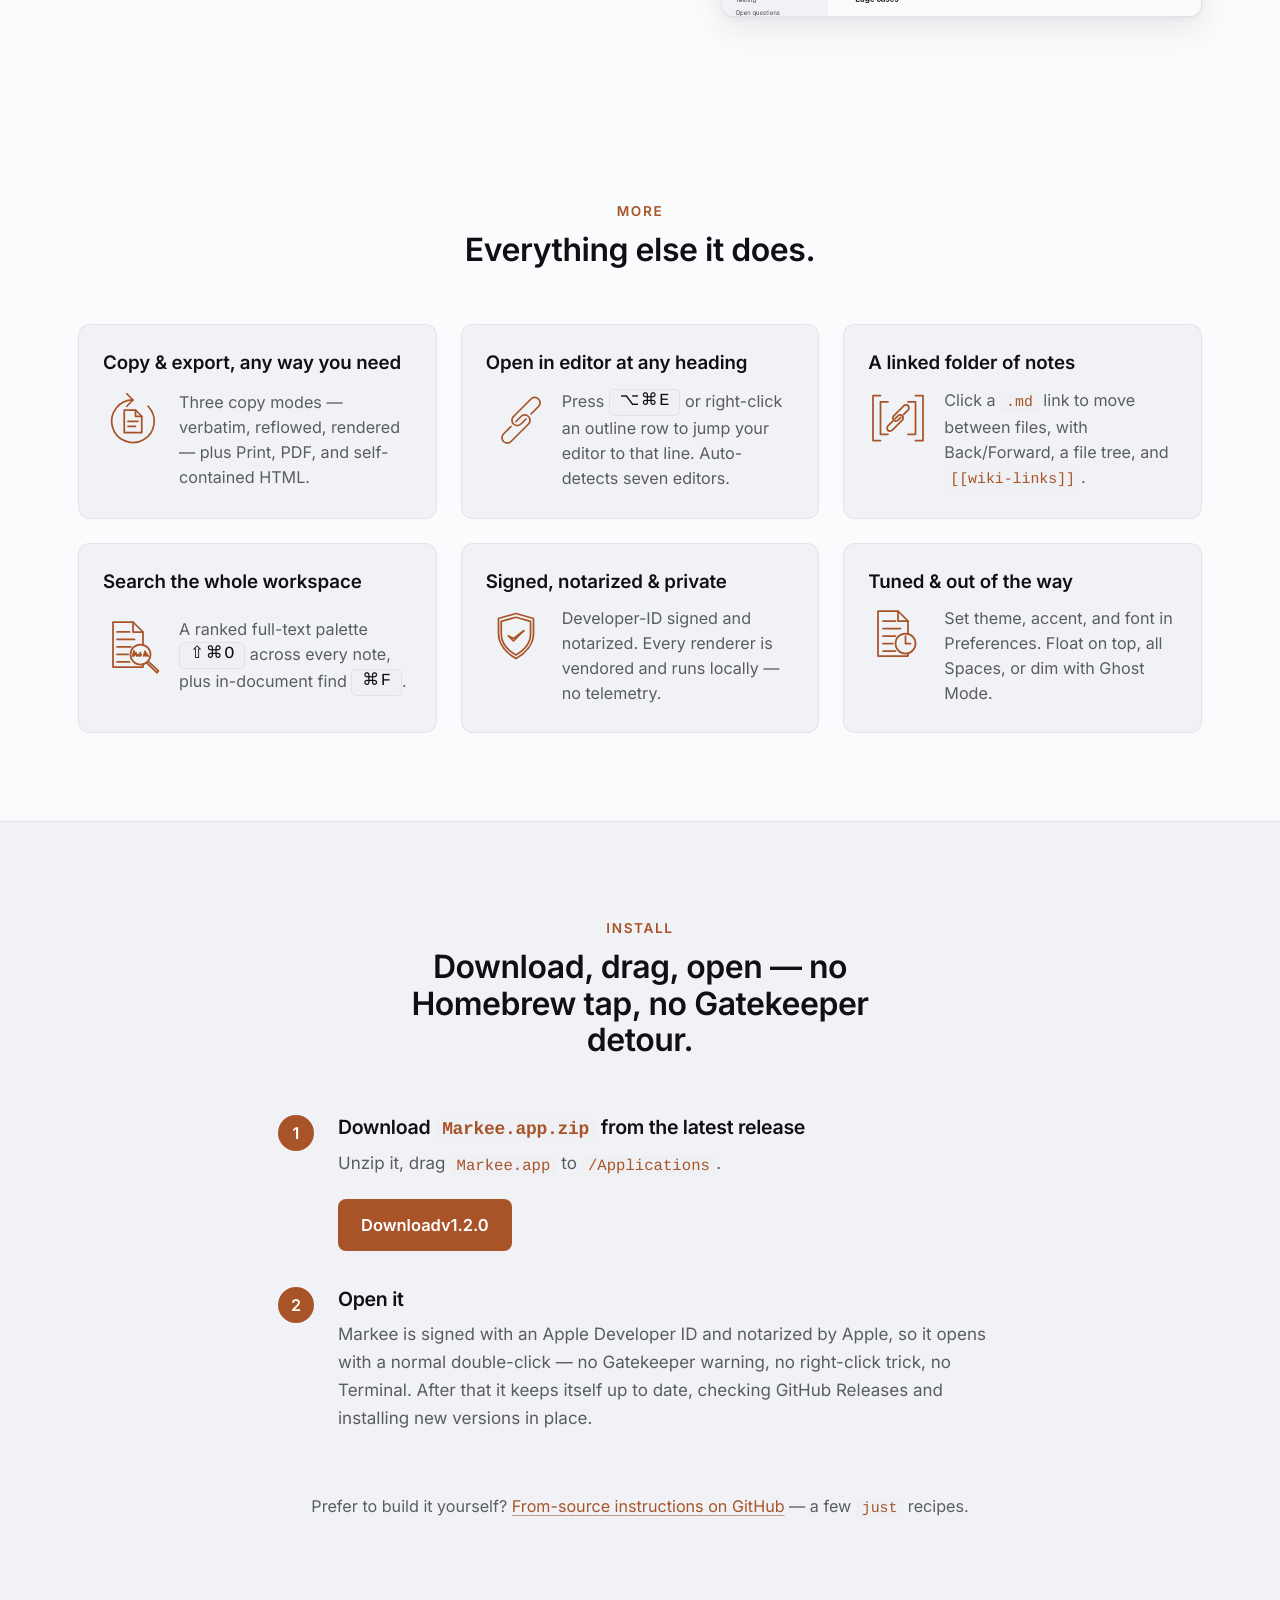
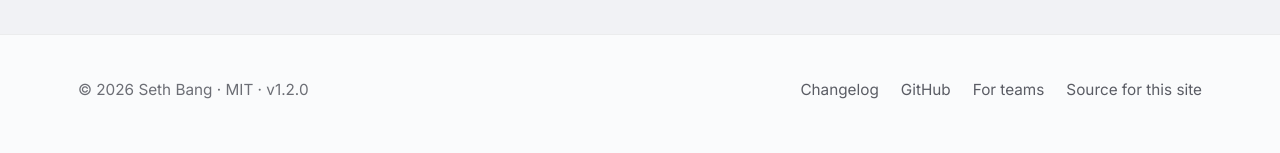
==== commit 61d622c3: "Release 1.2.0 Co-Authored-By: Claude Opus 5.5 <noreply@anthropic.com>" ====
--- a/site/index.html
+++ b/site/index.html
@@ -50,7 +50,7 @@
             <a class="btn btn-primary" href="https://github.com/sethbang/markee/releases/latest">Download</a>
             <a class="btn btn-ghost" href="https://github.com/sethbang/markee">GitHub</a>
           </div>
-          <p class="hero-install-meta"><span class="js-version">v1.1.0</span> · macOS&nbsp;13+ · Apple&nbsp;Silicon · MIT</p>
+          <p class="hero-install-meta"><span class="js-version">v1.2.0</span> · macOS&nbsp;13+ · Apple&nbsp;Silicon · MIT</p>
         </div>
       </div>
       <div class="hero-art">
@@ -267,7 +267,7 @@
           <div class="install-body">
             <h3>Download <code>Markee.app.zip</code> from the latest release</h3>
             <p>Unzip it, drag <code>Markee.app</code> to <code>/Applications</code>.</p>
-            <a class="btn btn-primary" href="https://github.com/sethbang/markee/releases/latest">Download <span class="js-version">v1.1.0</span></a>
+            <a class="btn btn-primary" href="https://github.com/sethbang/markee/releases/latest">Download <span class="js-version">v1.2.0</span></a>
           </div>
         </li>
         <li>
@@ -290,7 +290,7 @@
 <footer class="site-footer">
   <div class="container site-footer-row">
     <p class="footer-meta">
-      © 2026 Seth Bang · MIT · <span class="js-version">v1.1.0</span>
+      © 2026 Seth Bang · MIT · <span class="js-version">v1.2.0</span>
     </p>
     <nav class="footer-nav">
       <a href="https://github.com/sethbang/markee/blob/main/CHANGELOG.md">Changelog</a>
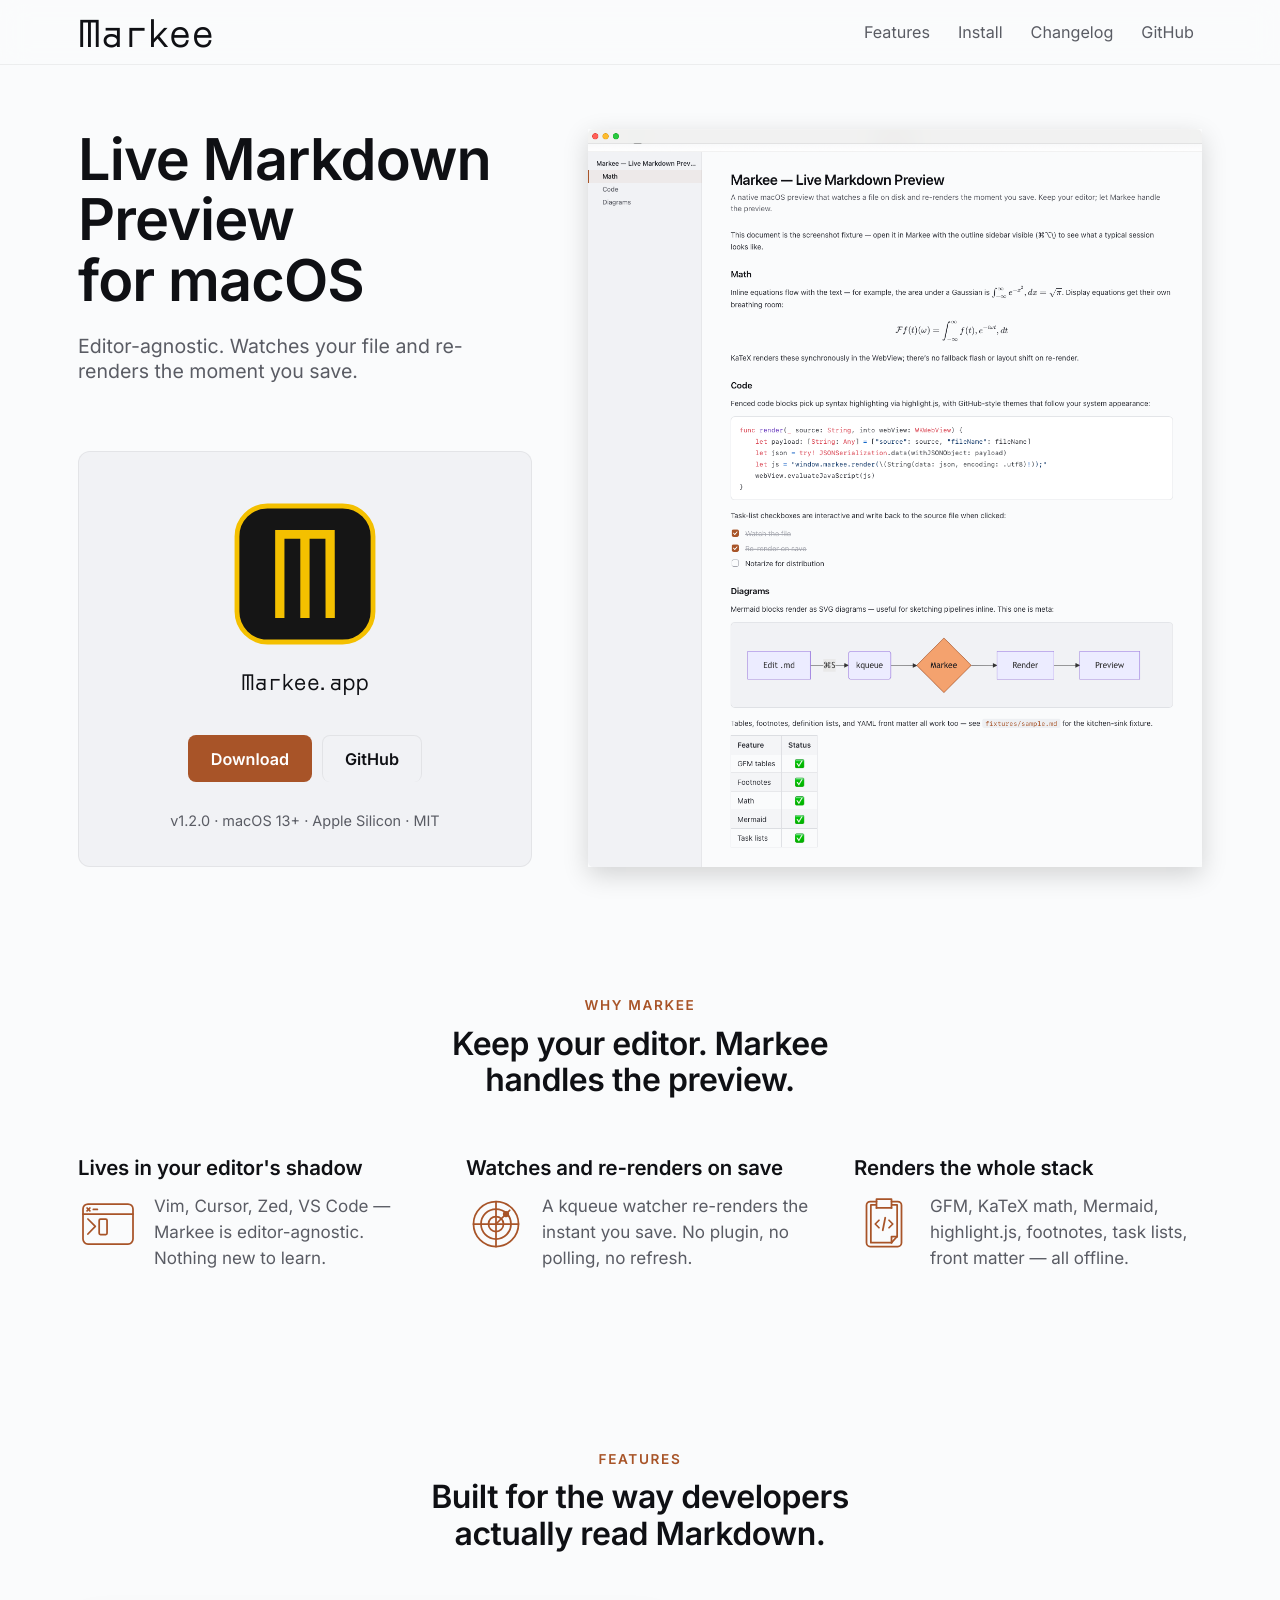
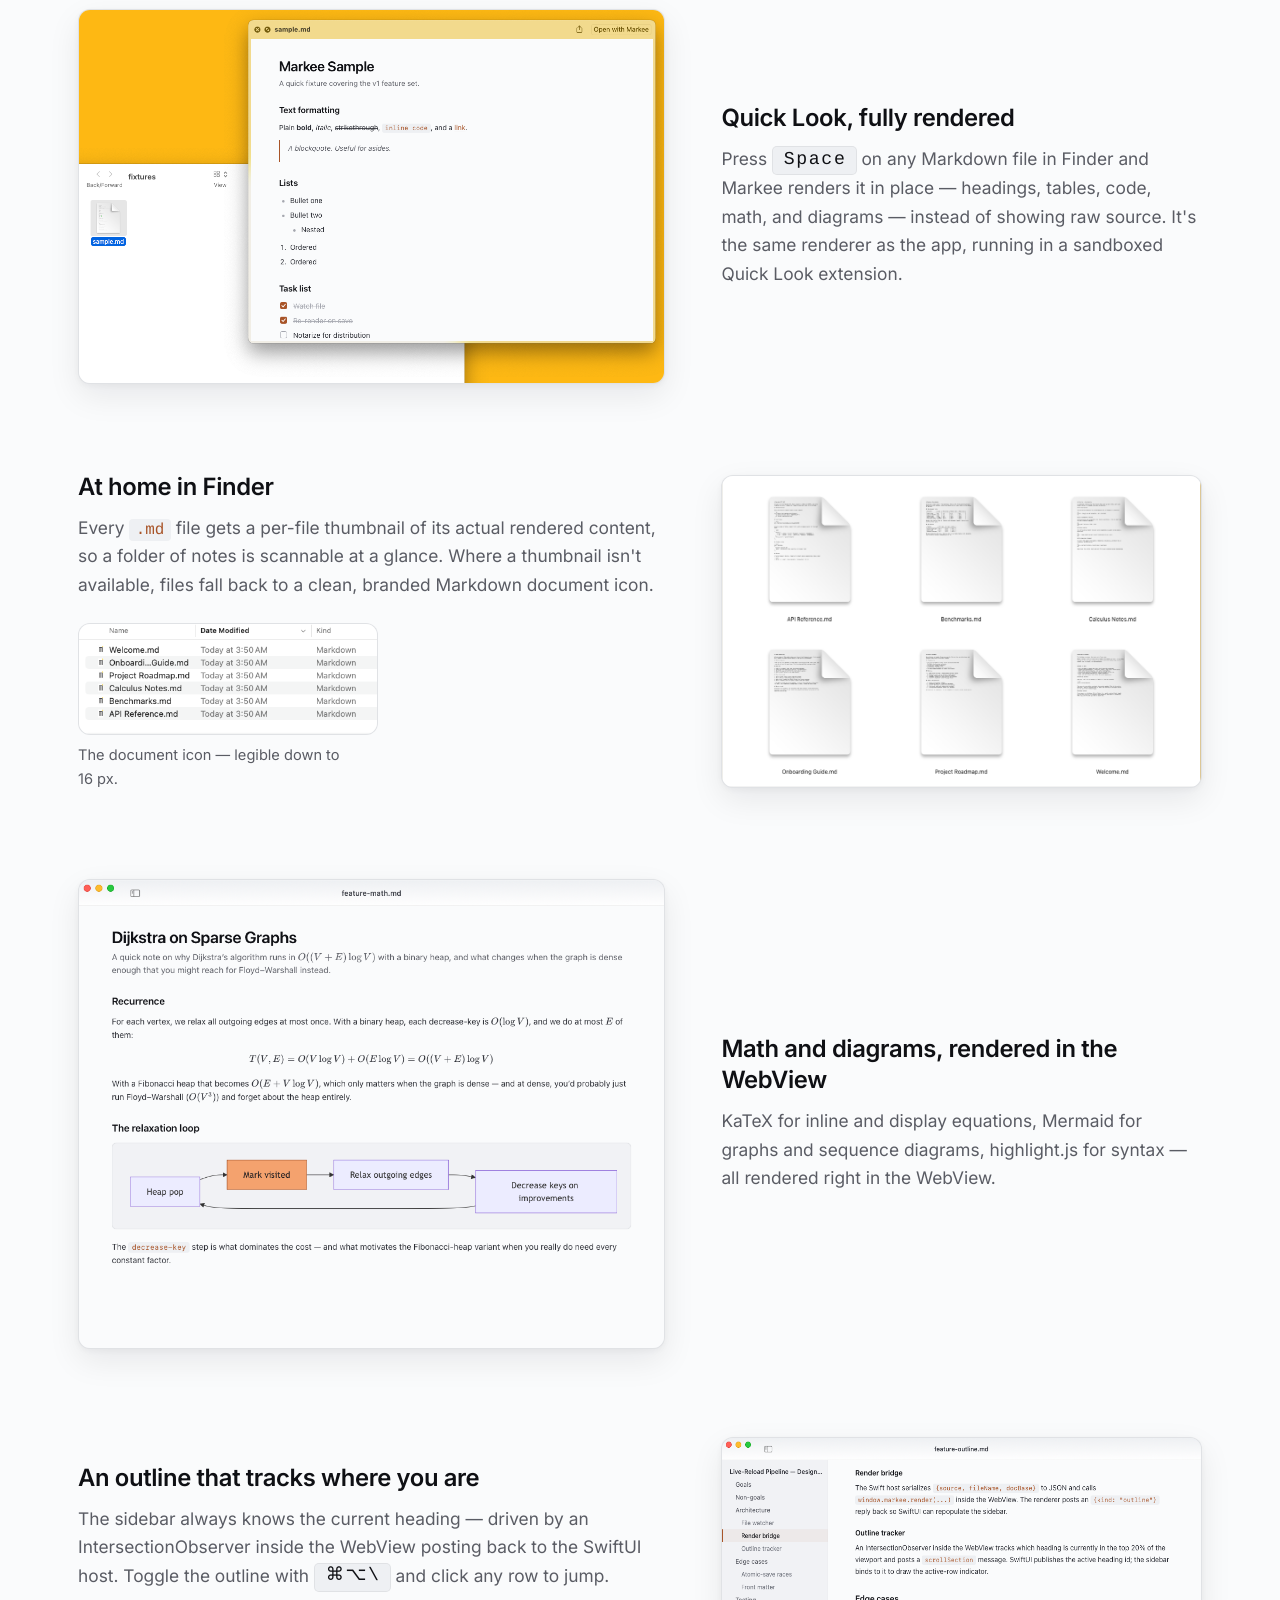
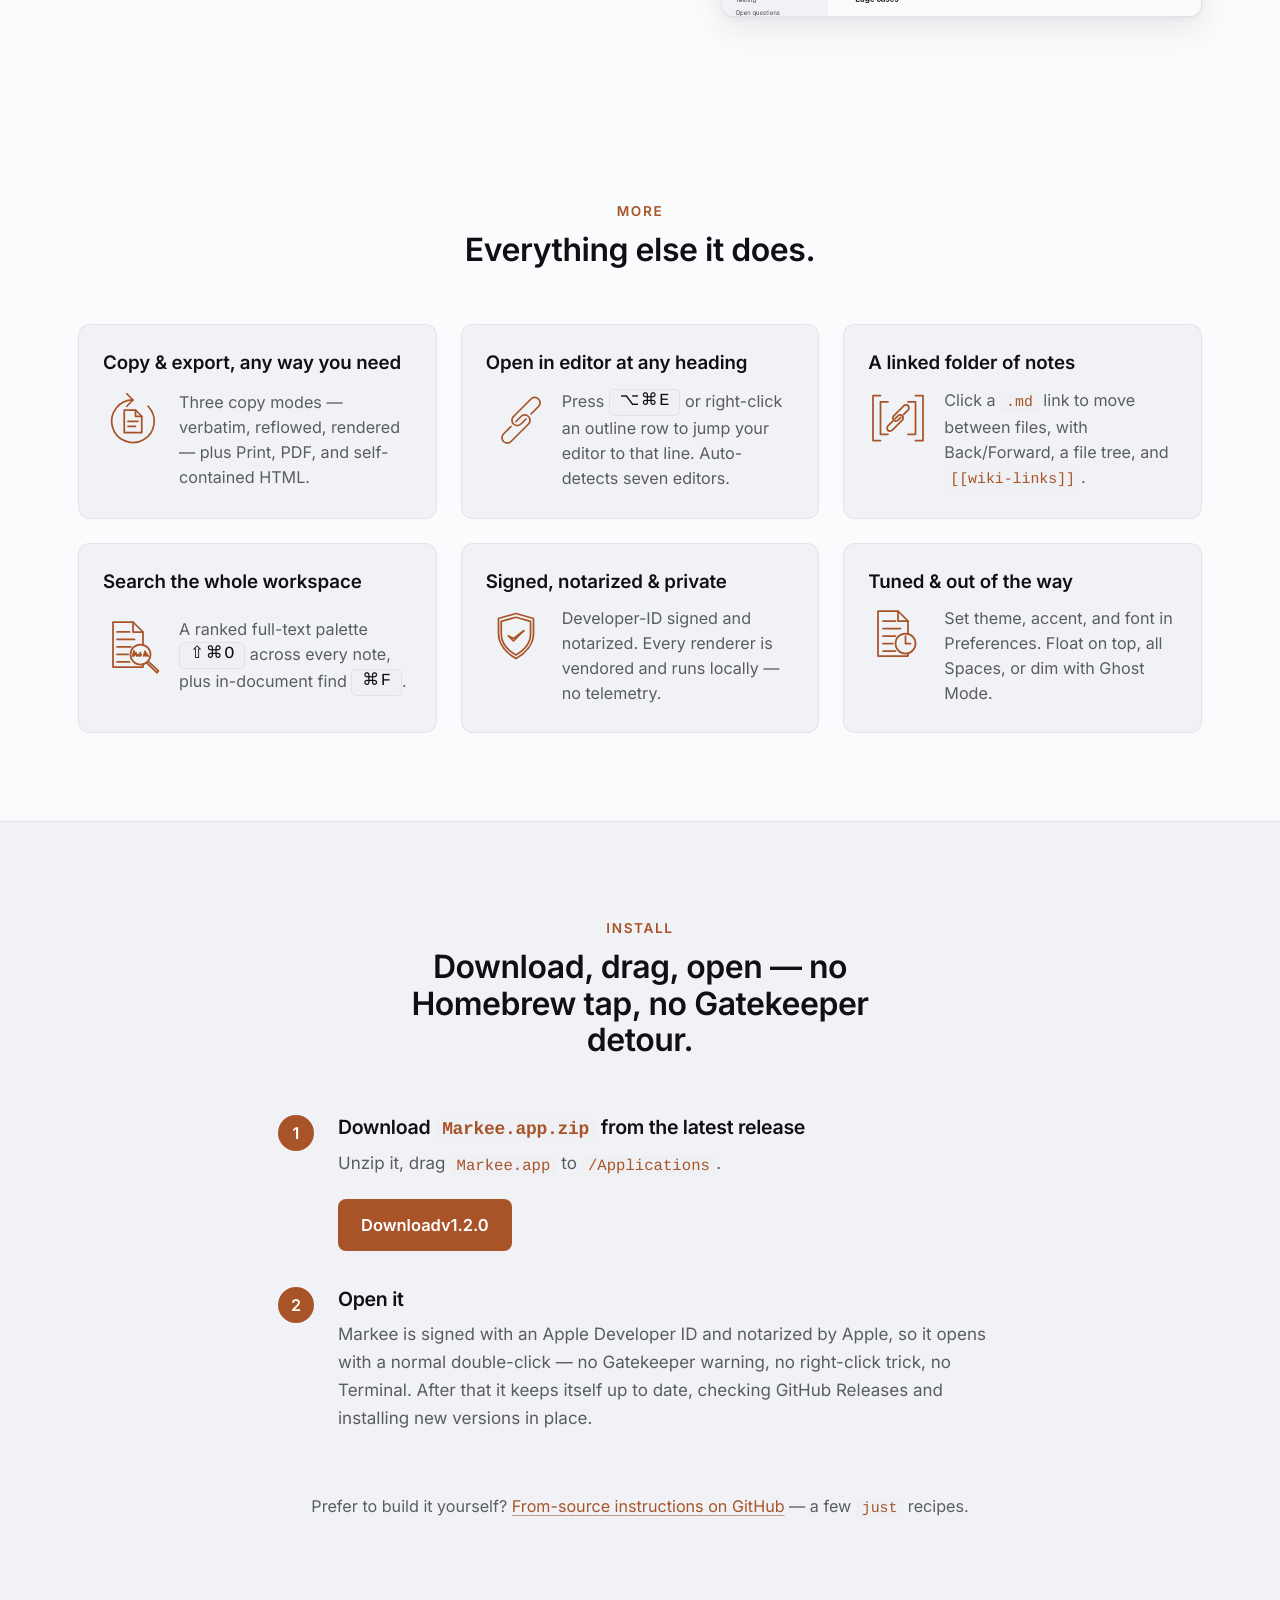
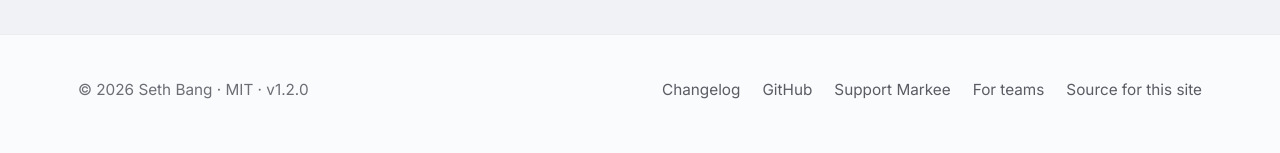
==== commit 893ade0a: "Turn supporter licensing on and add Sustainer and Team checkouts Polar identity verification is comp" ====
--- a/site/index.html
+++ b/site/index.html
@@ -295,6 +295,7 @@
     <nav class="footer-nav">
       <a href="https://github.com/sethbang/markee/blob/main/CHANGELOG.md">Changelog</a>
       <a href="https://github.com/sethbang/markee">GitHub</a>
+      <a href="/support">Support Markee</a>
       <a href="/teams">For teams</a>
       <a href="https://github.com/sethbang/markee/tree/main/site">Source for this site</a>
     </nav>
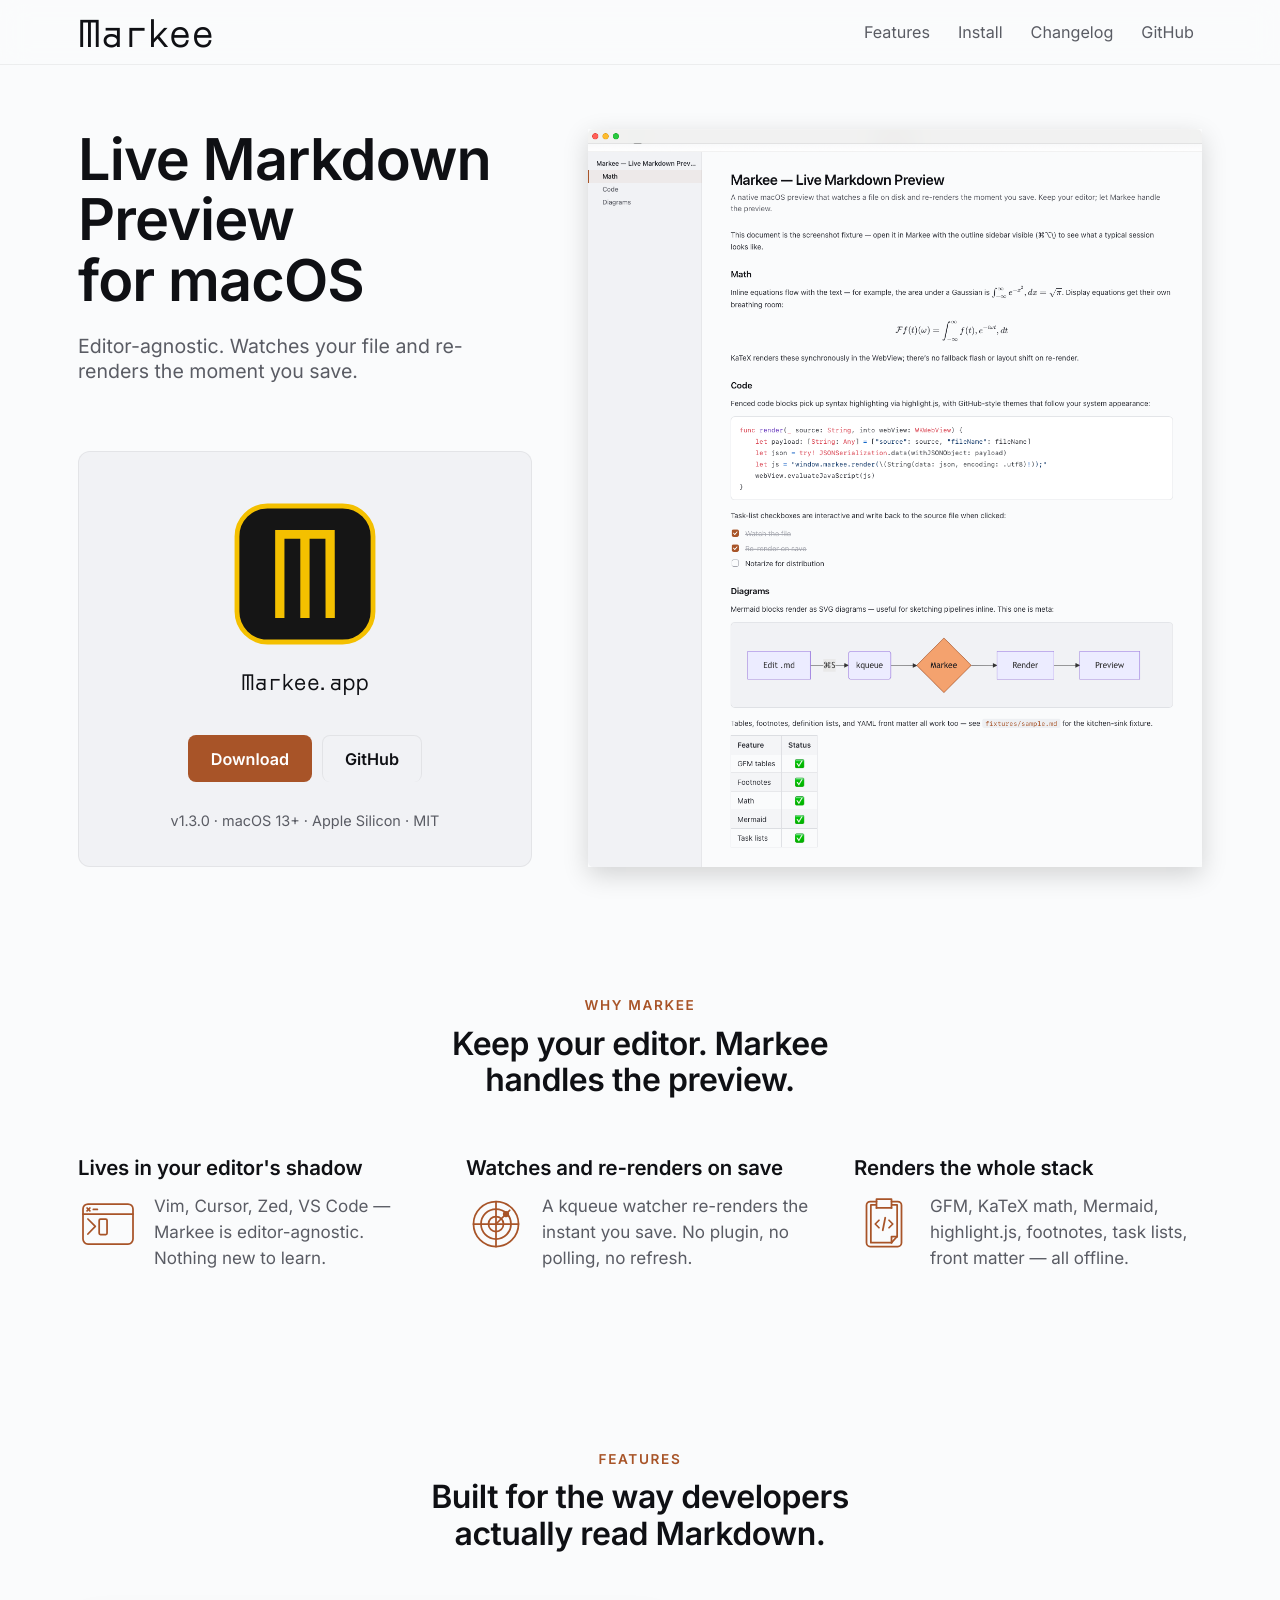
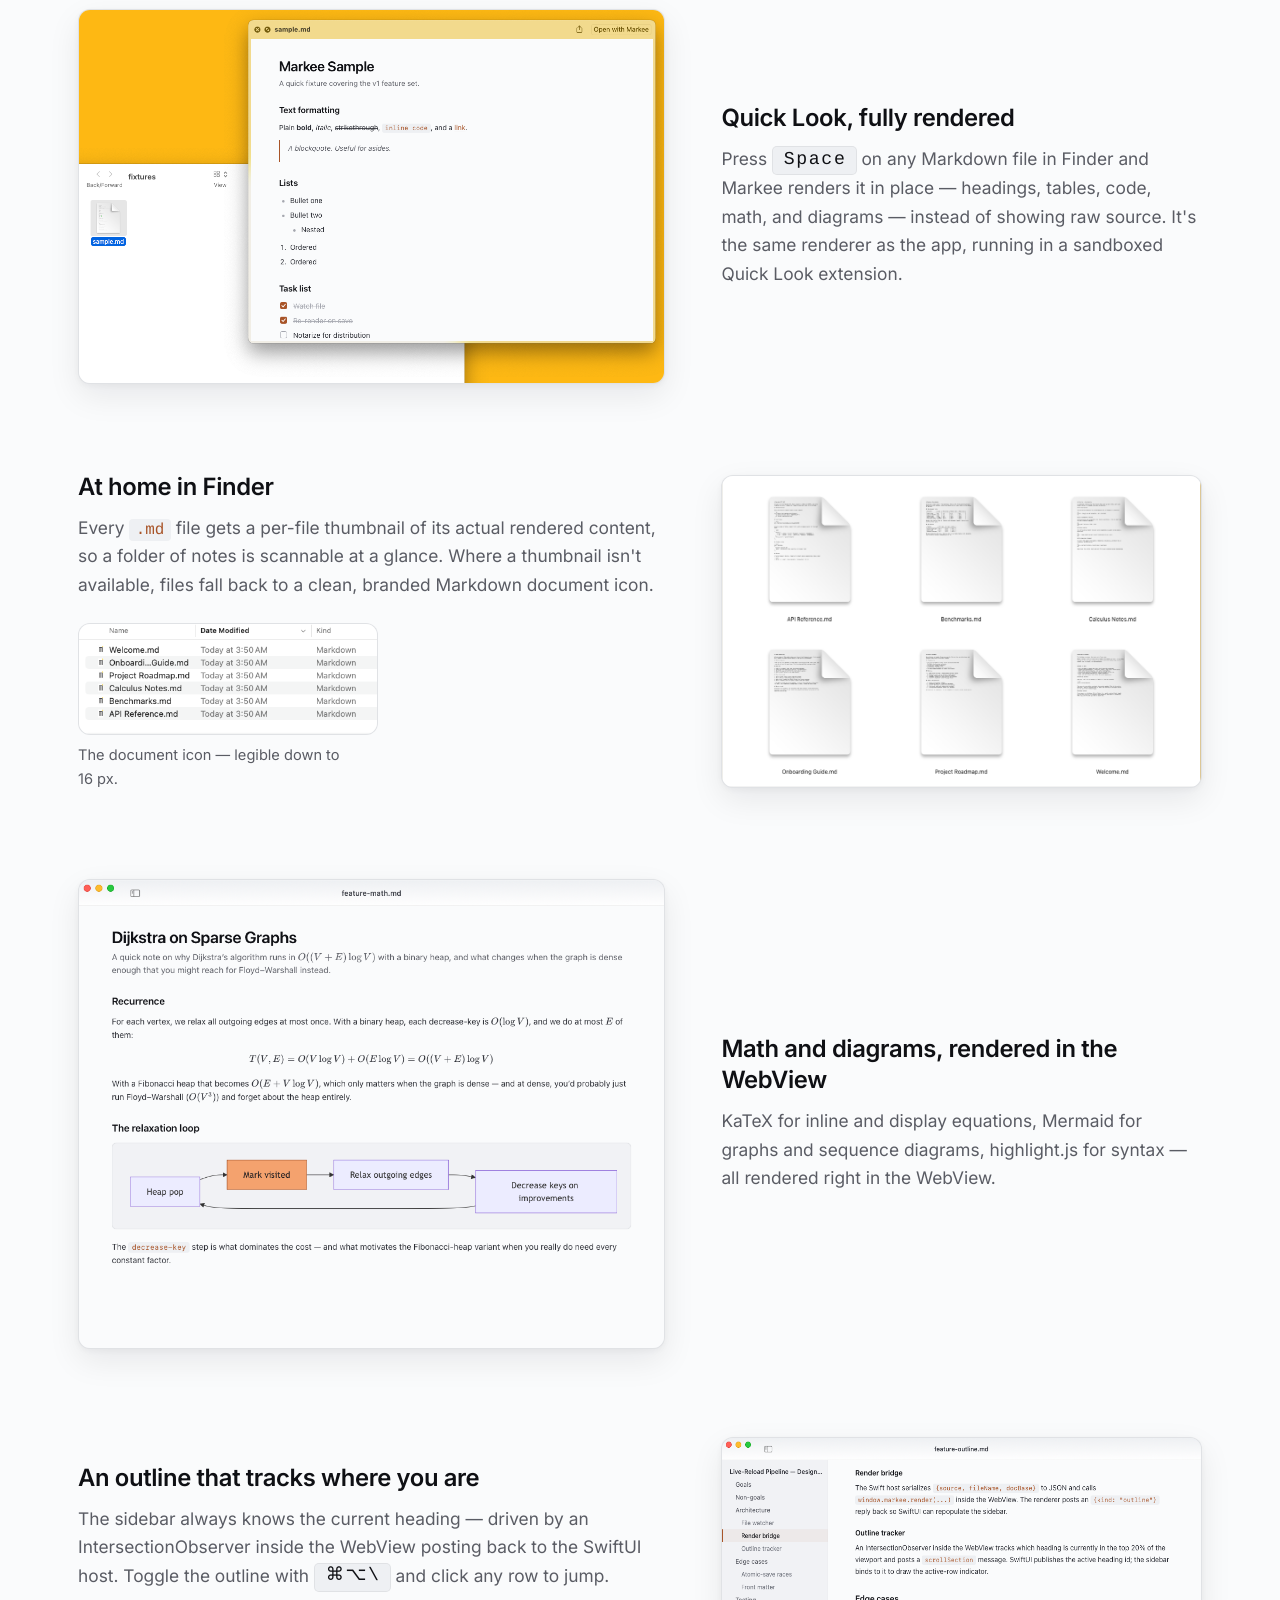
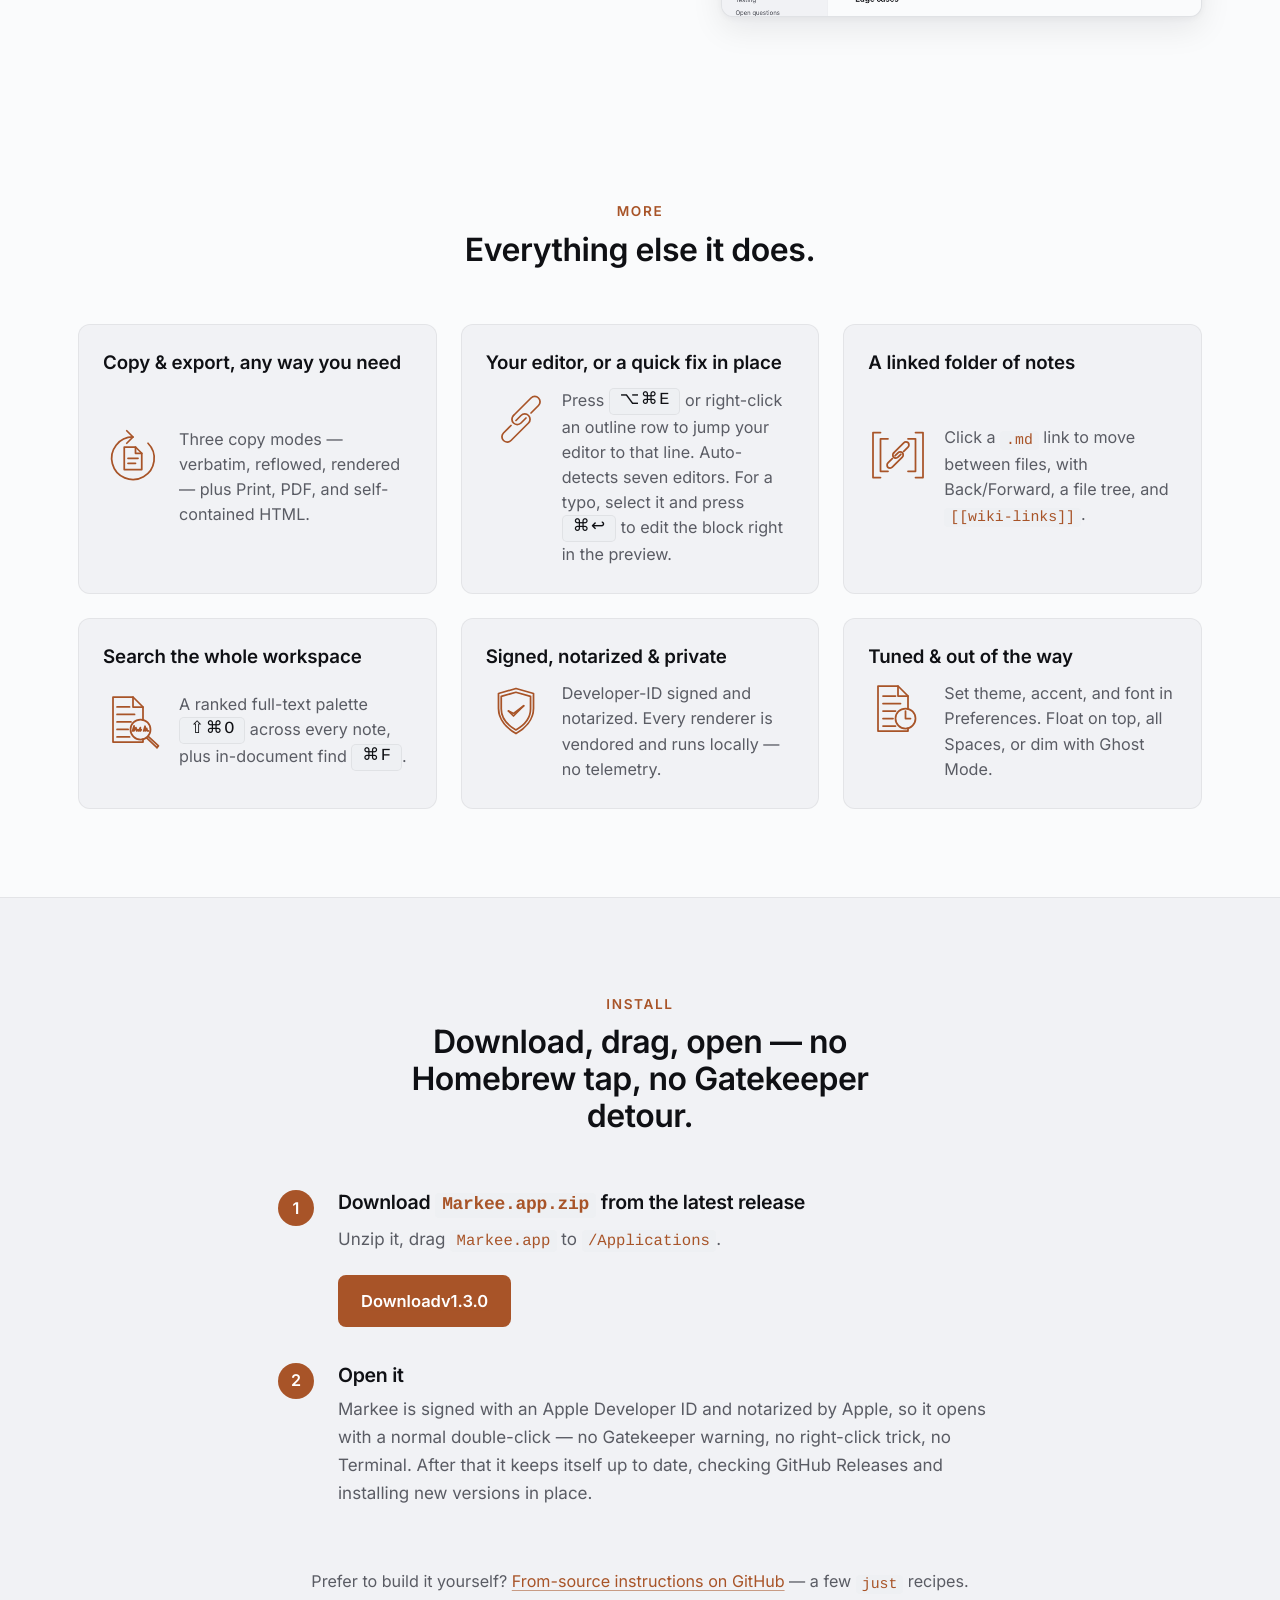
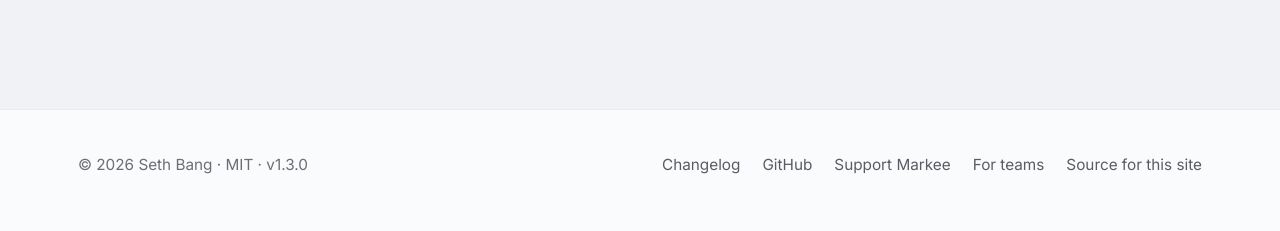
==== commit f43358ba: "Release 1.3.0 Co-Authored-By: Claude Opus 5.5 <noreply@anthropic.com> Claude-Session: https://claude" ====
--- a/site/index.html
+++ b/site/index.html
@@ -50,7 +50,7 @@
             <a class="btn btn-primary" href="https://github.com/sethbang/markee/releases/latest">Download</a>
             <a class="btn btn-ghost" href="https://github.com/sethbang/markee">GitHub</a>
           </div>
-          <p class="hero-install-meta"><span class="js-version">v1.2.0</span> · macOS&nbsp;13+ · Apple&nbsp;Silicon · MIT</p>
+          <p class="hero-install-meta"><span class="js-version">v1.3.0</span> · macOS&nbsp;13+ · Apple&nbsp;Silicon · MIT</p>
         </div>
       </div>
       <div class="hero-art">
@@ -205,8 +205,8 @@
               <g data-role="silhouette"><path d="M 11 11 L 18 4 A 2.12 2.12 0 0 1 21 7 L 18 10" fill="none" stroke="currentColor" stroke-width=".5"/><path d="M 16 12 L 14 14 A 2.12 2.12 0 0 1 11 11" fill="none" stroke="currentColor" stroke-width=".5"/></g><g data-role="structure"><path d="M 12 13 L 14 11 A 2.12 2.12 0 0 1 17 14 L 10 21 A 2.12 2.12 0 0 1 7 18 L 10 15" fill="none" stroke="currentColor" stroke-width=".5"/></g>
             </svg>
           </div>
-          <h3>Open in editor at any heading</h3>
-          <p>Press <kbd>⌥⌘E</kbd> or right-click an outline row to jump your editor to that line. Auto-detects seven editors.</p>
+          <h3>Your editor, or a quick fix in place</h3>
+          <p>Press <kbd>⌥⌘E</kbd> or right-click an outline row to jump your editor to that line. Auto-detects seven editors. For a typo, select it and press <kbd>⌘↩</kbd> to edit the block right in the preview.</p>
         </div>
 
         <div class="extra-card">
@@ -267,7 +267,7 @@
           <div class="install-body">
             <h3>Download <code>Markee.app.zip</code> from the latest release</h3>
             <p>Unzip it, drag <code>Markee.app</code> to <code>/Applications</code>.</p>
-            <a class="btn btn-primary" href="https://github.com/sethbang/markee/releases/latest">Download <span class="js-version">v1.2.0</span></a>
+            <a class="btn btn-primary" href="https://github.com/sethbang/markee/releases/latest">Download <span class="js-version">v1.3.0</span></a>
           </div>
         </li>
         <li>
@@ -290,7 +290,7 @@
 <footer class="site-footer">
   <div class="container site-footer-row">
     <p class="footer-meta">
-      © 2026 Seth Bang · MIT · <span class="js-version">v1.2.0</span>
+      © 2026 Seth Bang · MIT · <span class="js-version">v1.3.0</span>
     </p>
     <nav class="footer-nav">
       <a href="https://github.com/sethbang/markee/blob/main/CHANGELOG.md">Changelog</a>
